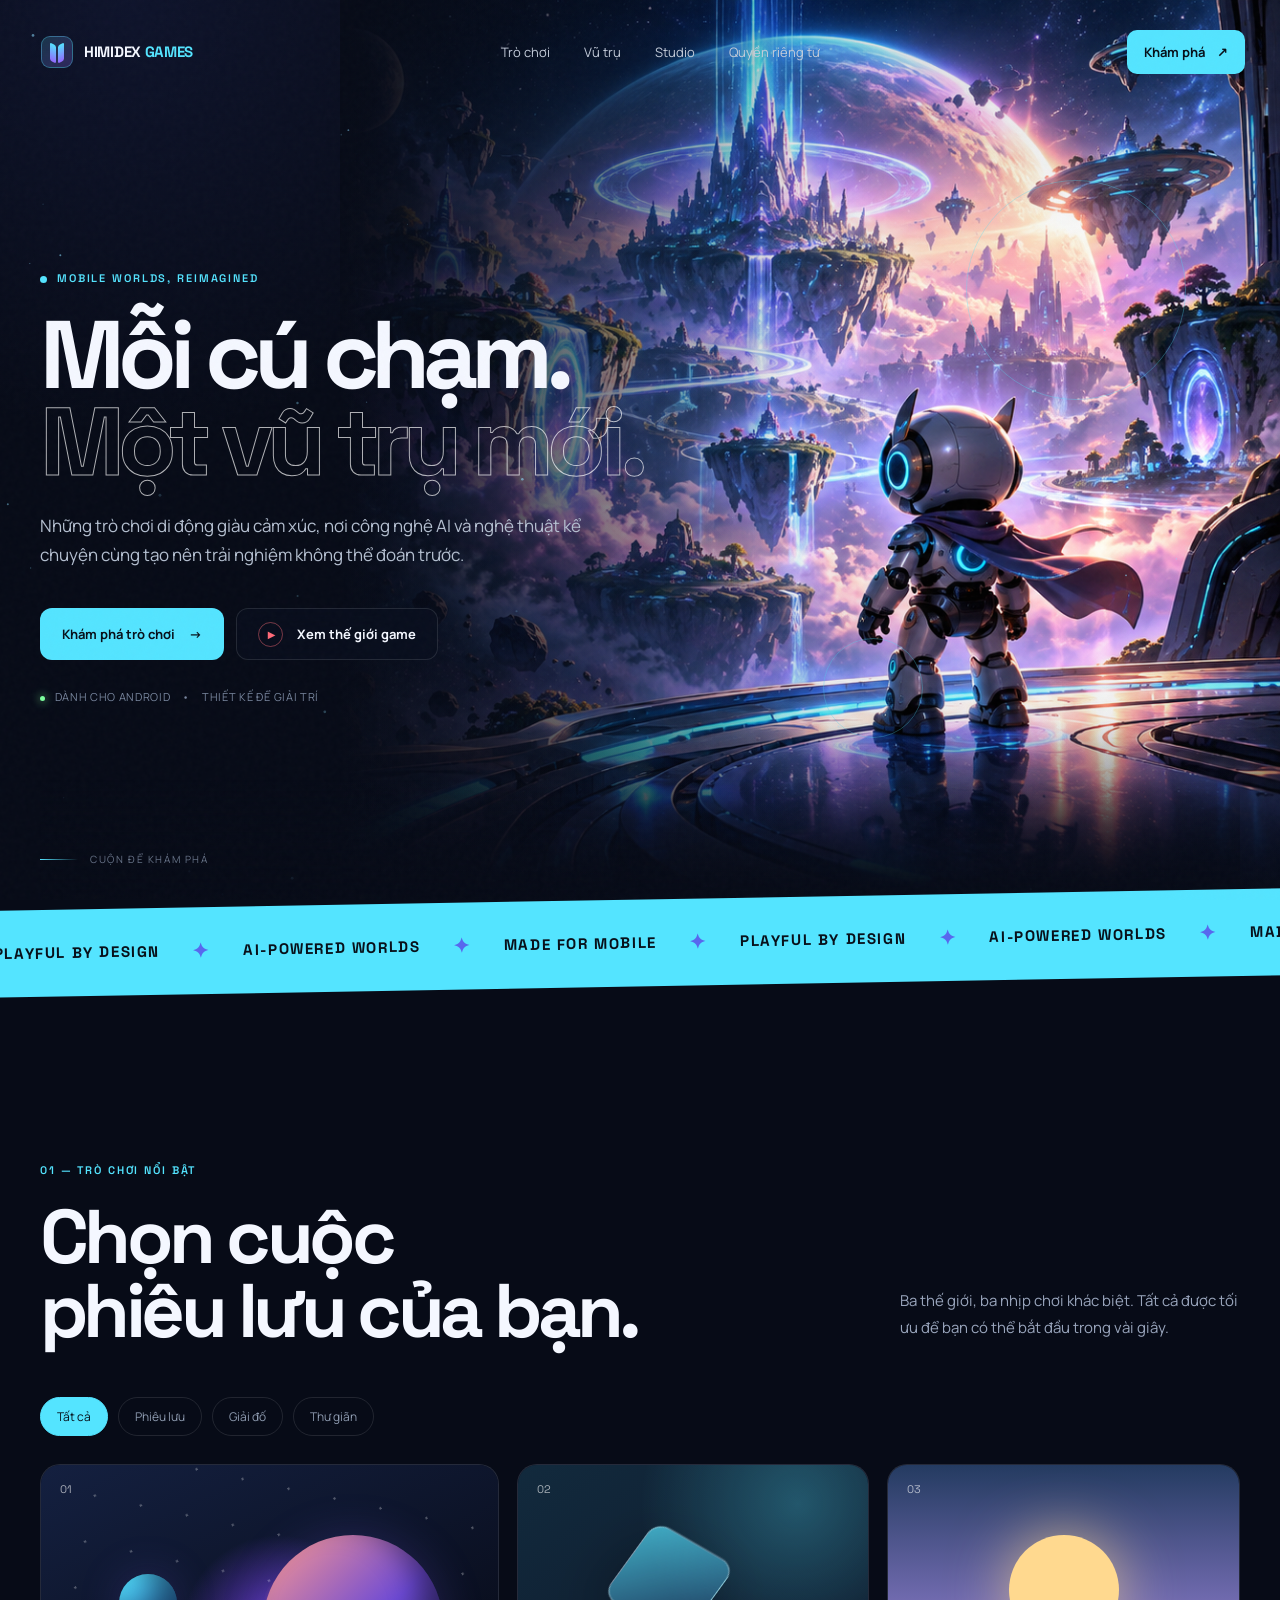
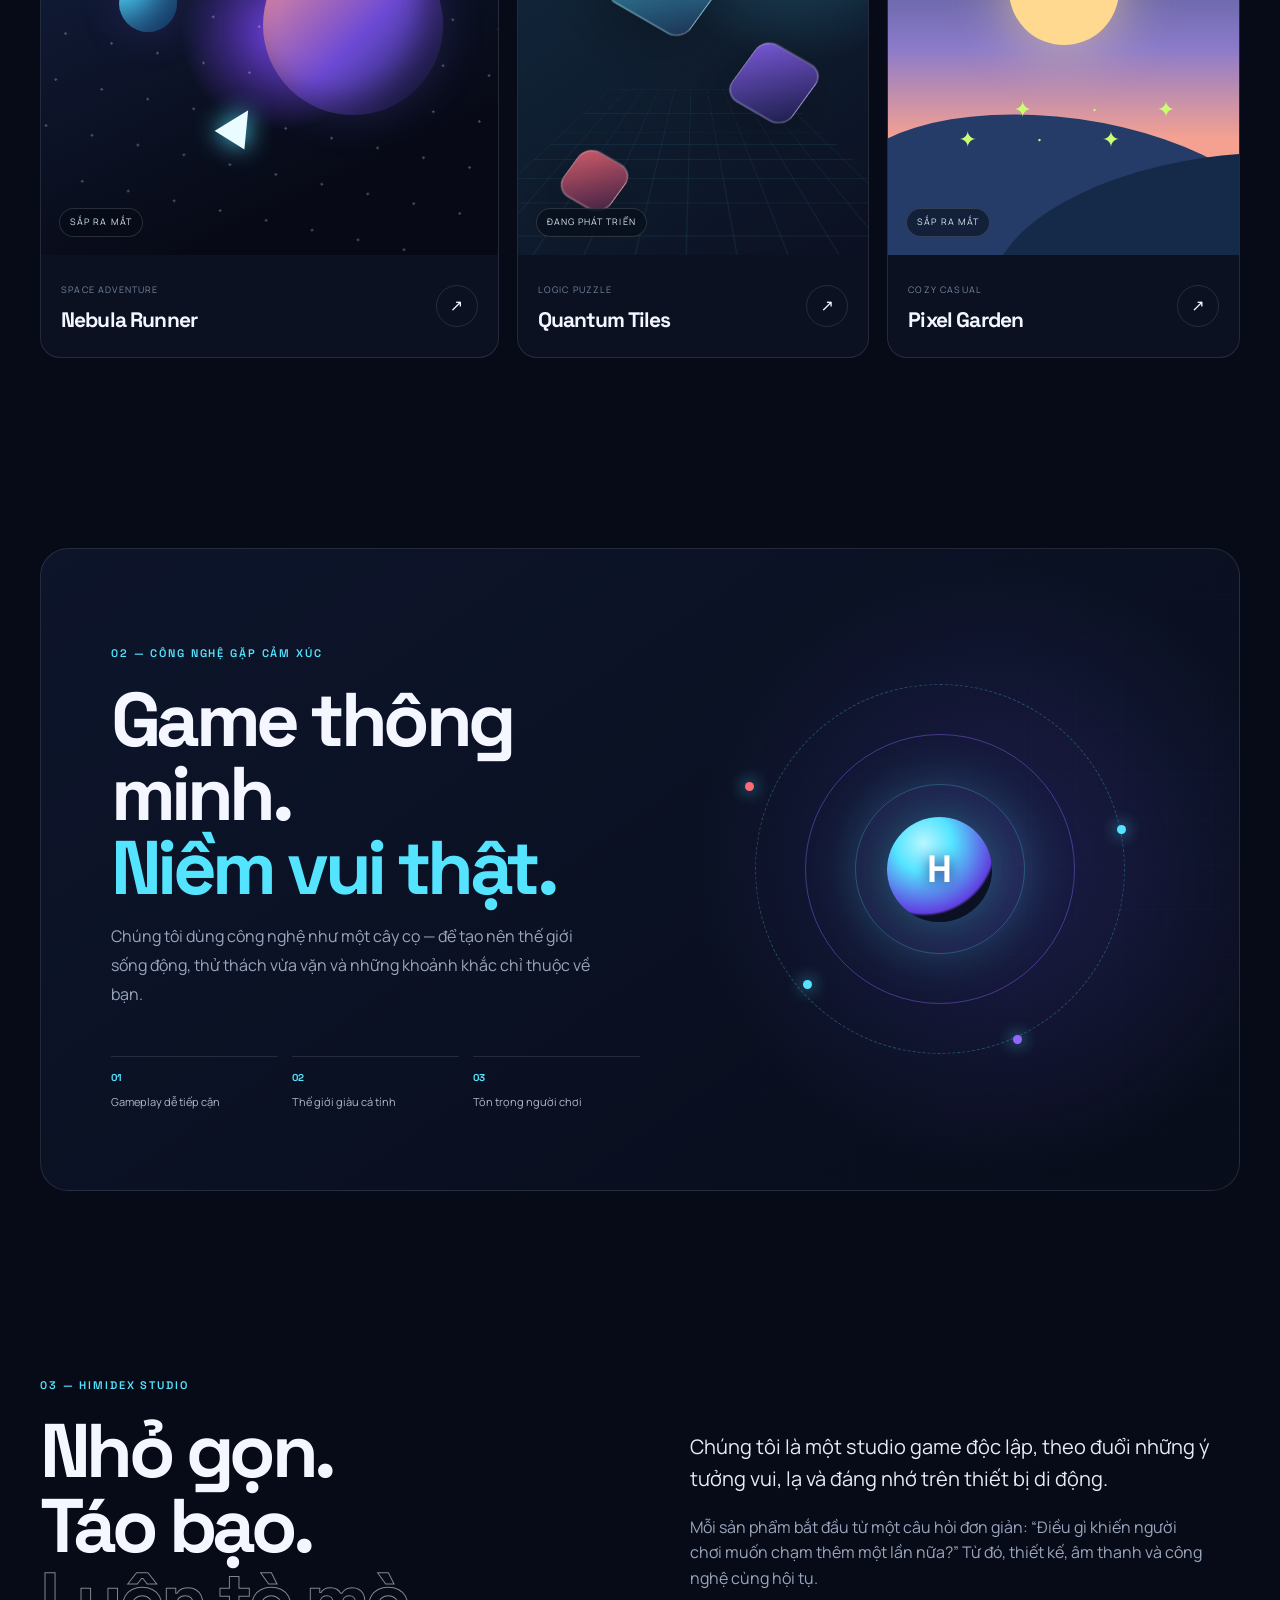
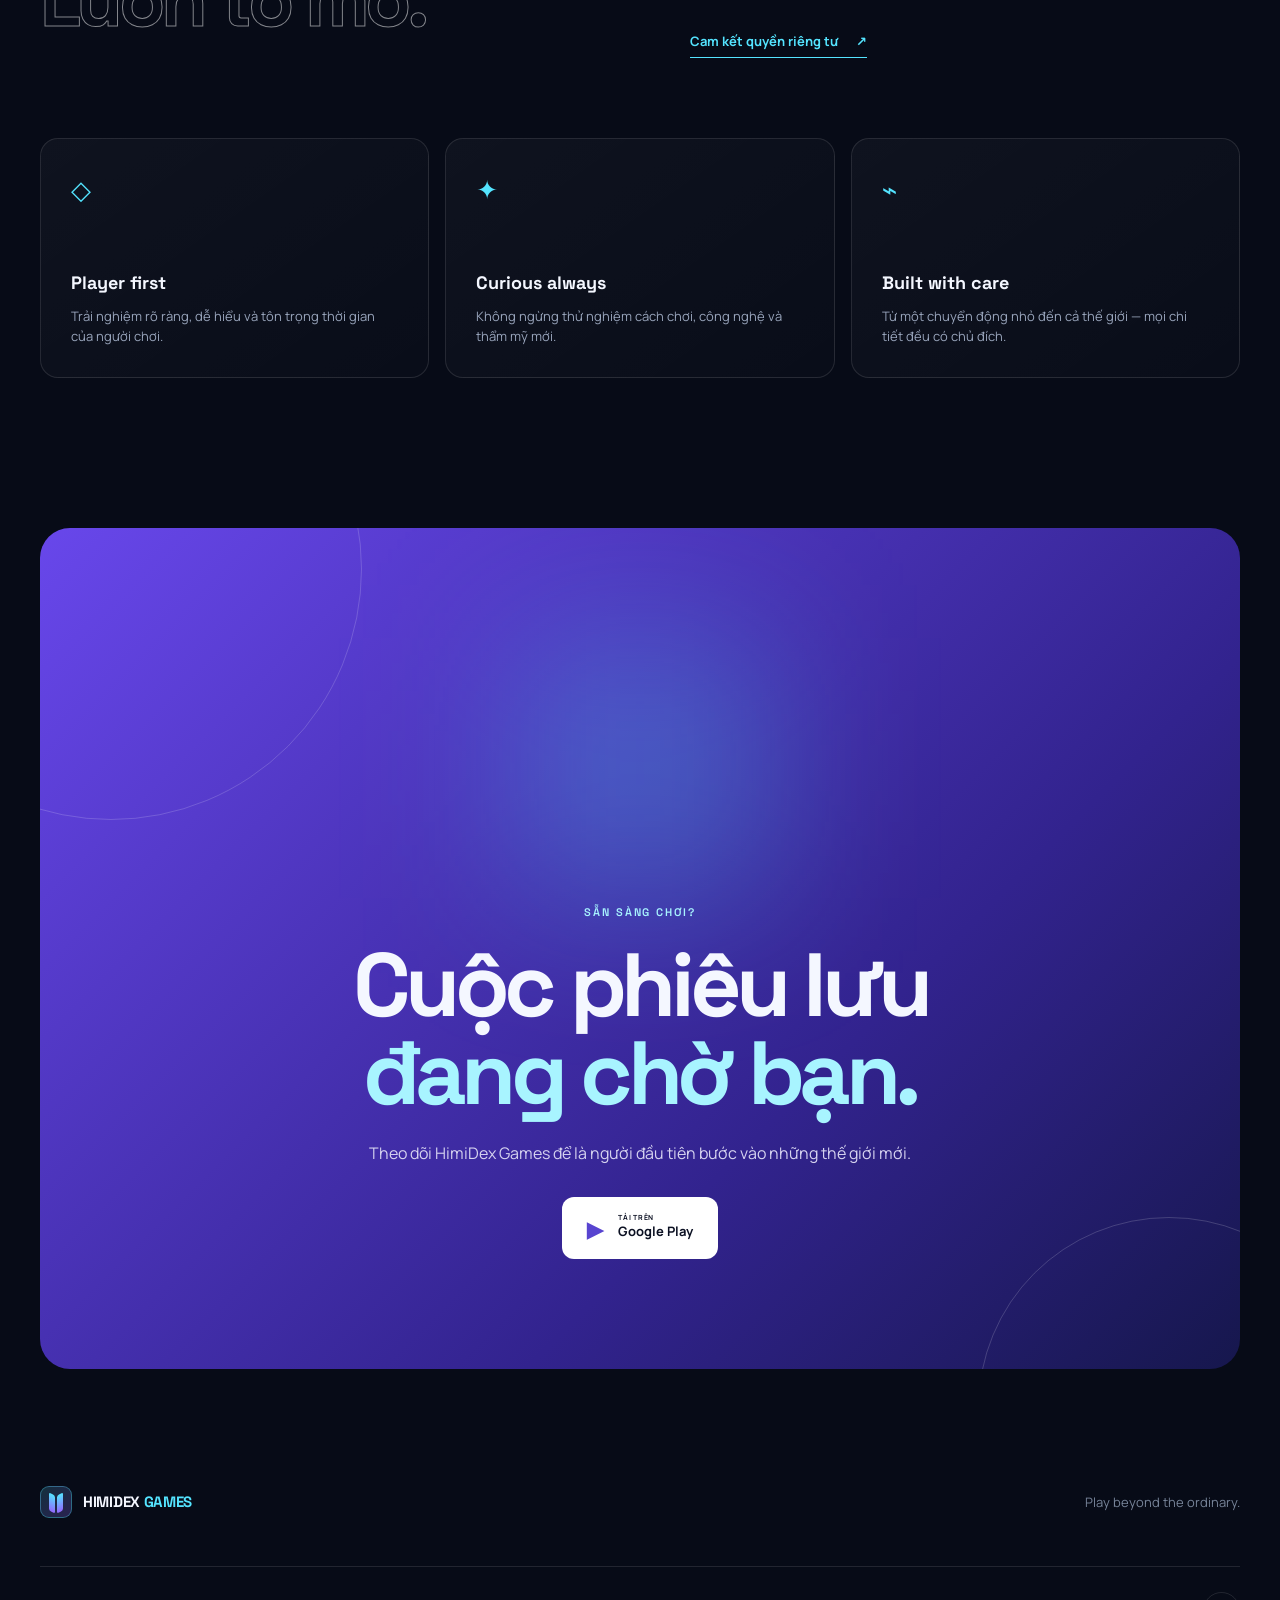
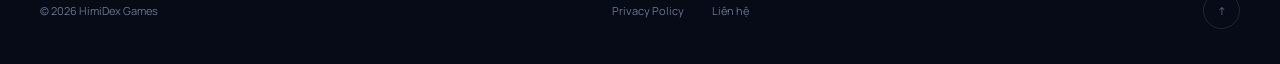
==== index.html @ 58dad8e2 "update" ====
<!doctype html>
<html lang="vi">
<head>
  <meta charset="utf-8">
  <meta name="viewport" content="width=device-width, initial-scale=1">
  <meta name="description" content="HimiDex Games — thế giới game di động được tạo nên từ công nghệ, trí tưởng tượng và niềm vui.">
  <meta name="theme-color" content="#070b17">
  <title>HimiDex Games — Chơi khác biệt</title>
  <link rel="icon" href="assets/favicon.svg" type="image/svg+xml">
  <link rel="preload" href="assets/hero-game.png" as="image" type="image/png">
  <link rel="stylesheet" href="assets/styles.css">
</head>
<body>
  <div class="noise" aria-hidden="true"></div>
  <canvas id="particles" aria-hidden="true"></canvas>

  <header class="site-header" id="top">
    <a class="brand" href="#top" aria-label="HimiDex Games - Trang chủ">
      <span class="brand-mark" aria-hidden="true"><i></i><i></i></span>
      <span>HIMIDEX <b>GAMES</b></span>
    </a>
    <button class="menu-toggle" type="button" aria-label="Mở menu" aria-expanded="false">
      <span></span><span></span>
    </button>
    <nav class="nav" aria-label="Điều hướng chính">
      <a href="#games">Trò chơi</a>
      <a href="#world">Vũ trụ</a>
      <a href="#studio">Studio</a>
      <a href="privacy.html">Quyền riêng tư</a>
    </nav>
    <a class="header-cta" href="#games">Khám phá <span>↗</span></a>
  </header>

  <main>
    <section class="hero section-shell" aria-labelledby="hero-title">
      <div class="hero-art" aria-hidden="true">
        <div class="hero-orb orb-one"></div>
        <div class="hero-orb orb-two"></div>
      </div>
      <div class="hero-copy reveal">
        <div class="eyebrow"><span class="pulse"></span> Mobile worlds, reimagined</div>
        <h1 id="hero-title">Mỗi cú chạm.<br><span>Một vũ trụ mới.</span></h1>
        <p>Những trò chơi di động giàu cảm xúc, nơi công nghệ AI và nghệ thuật kể chuyện cùng tạo nên trải nghiệm không thể đoán trước.</p>
        <div class="hero-actions">
          <a class="btn btn-primary" href="#games">Khám phá trò chơi <span>→</span></a>
          <button class="btn btn-ghost" id="watch-demo" type="button"><span class="play">▶</span> Xem thế giới game</button>
        </div>
        <div class="hero-meta" aria-label="Thông tin nền tảng">
          <span><i class="status-dot"></i> Dành cho Android</span>
          <span>•</span>
          <span>Thiết kế để giải trí</span>
        </div>
      </div>

      <div class="scroll-hint" aria-hidden="true"><span></span> Cuộn để khám phá</div>
    </section>

    <section class="marquee" aria-label="Giá trị của HimiDex">
      <div class="marquee-track">
        <span>PLAYFUL BY DESIGN</span><b>✦</b><span>AI-POWERED WORLDS</span><b>✦</b><span>MADE FOR MOBILE</span><b>✦</b>
        <span>PLAYFUL BY DESIGN</span><b>✦</b><span>AI-POWERED WORLDS</span><b>✦</b><span>MADE FOR MOBILE</span><b>✦</b>
      </div>
    </section>

    <section class="games section-shell" id="games" aria-labelledby="games-title">
      <div class="section-heading reveal">
        <div>
          <span class="kicker">01 — Trò chơi nổi bật</span>
          <h2 id="games-title">Chọn cuộc<br>phiêu lưu của bạn.</h2>
        </div>
        <p>Ba thế giới, ba nhịp chơi khác biệt. Tất cả được tối ưu để bạn có thể bắt đầu trong vài giây.</p>
      </div>

      <div class="filters reveal" role="group" aria-label="Lọc trò chơi">
        <button class="filter active" data-filter="all" type="button">Tất cả</button>
        <button class="filter" data-filter="adventure" type="button">Phiêu lưu</button>
        <button class="filter" data-filter="puzzle" type="button">Giải đố</button>
        <button class="filter" data-filter="casual" type="button">Thư giãn</button>
      </div>

      <div class="game-grid">
        <article class="game-card game-card-main reveal" data-category="adventure" tabindex="0">
          <div class="game-visual visual-nebula">
            <span class="game-number">01</span>
            <div class="planet planet-a"></div><div class="planet planet-b"></div>
            <div class="ship">▲</div>
            <div class="coming">Sắp ra mắt</div>
          </div>
          <div class="game-info">
            <div><span>SPACE ADVENTURE</span><h3>Nebula Runner</h3></div>
            <button class="round-arrow" type="button" aria-label="Xem Nebula Runner">↗</button>
          </div>
        </article>

        <article class="game-card reveal" data-category="puzzle" tabindex="0">
          <div class="game-visual visual-puzzle">
            <span class="game-number">02</span>
            <div class="cube c1"></div><div class="cube c2"></div><div class="cube c3"></div>
            <div class="coming">Đang phát triển</div>
          </div>
          <div class="game-info">
            <div><span>LOGIC PUZZLE</span><h3>Quantum Tiles</h3></div>
            <button class="round-arrow" type="button" aria-label="Xem Quantum Tiles">↗</button>
          </div>
        </article>

        <article class="game-card reveal" data-category="casual" tabindex="0">
          <div class="game-visual visual-garden">
            <span class="game-number">03</span>
            <div class="sun"></div><div class="hill h1"></div><div class="hill h2"></div>
            <div class="coming">Sắp ra mắt</div>
          </div>
          <div class="game-info">
            <div><span>COZY CASUAL</span><h3>Pixel Garden</h3></div>
            <button class="round-arrow" type="button" aria-label="Xem Pixel Garden">↗</button>
          </div>
        </article>
      </div>
    </section>

    <section class="world section-shell" id="world" aria-labelledby="world-title">
      <div class="world-panel reveal">
        <div class="world-copy">
          <span class="kicker">02 — Công nghệ gặp cảm xúc</span>
          <h2 id="world-title">Game thông minh.<br><em>Niềm vui thật.</em></h2>
          <p>Chúng tôi dùng công nghệ như một cây cọ — để tạo nên thế giới sống động, thử thách vừa vặn và những khoảnh khắc chỉ thuộc về bạn.</p>
          <div class="world-points">
            <div><strong>01</strong><span>Gameplay dễ tiếp cận</span></div>
            <div><strong>02</strong><span>Thế giới giàu cá tính</span></div>
            <div><strong>03</strong><span>Tôn trọng người chơi</span></div>
          </div>
        </div>
        <div class="ai-core" aria-hidden="true">
          <div class="core-ring ring-a"></div><div class="core-ring ring-b"></div><div class="core-ring ring-c"></div>
          <div class="core-center"><span>H</span></div>
          <span class="node n1"></span><span class="node n2"></span><span class="node n3"></span><span class="node n4"></span>
        </div>
      </div>
    </section>

    <section class="studio section-shell" id="studio" aria-labelledby="studio-title">
      <div class="studio-grid">
        <div class="studio-heading reveal">
          <span class="kicker">03 — HimiDex Studio</span>
          <h2 id="studio-title">Nhỏ gọn.<br>Táo bạo.<br><span>Luôn tò mò.</span></h2>
        </div>
        <div class="studio-copy reveal">
          <p class="lead">Chúng tôi là một studio game độc lập, theo đuổi những ý tưởng vui, lạ và đáng nhớ trên thiết bị di động.</p>
          <p>Mỗi sản phẩm bắt đầu từ một câu hỏi đơn giản: “Điều gì khiến người chơi muốn chạm thêm một lần nữa?” Từ đó, thiết kế, âm thanh và công nghệ cùng hội tụ.</p>
          <a class="text-link" href="privacy.html">Cam kết quyền riêng tư <span>↗</span></a>
        </div>
      </div>
      <div class="values-grid">
        <div class="value-card reveal"><span class="value-icon">◇</span><h3>Player first</h3><p>Trải nghiệm rõ ràng, dễ hiểu và tôn trọng thời gian của người chơi.</p></div>
        <div class="value-card reveal"><span class="value-icon">✦</span><h3>Curious always</h3><p>Không ngừng thử nghiệm cách chơi, công nghệ và thẩm mỹ mới.</p></div>
        <div class="value-card reveal"><span class="value-icon">⌁</span><h3>Built with care</h3><p>Từ một chuyển động nhỏ đến cả thế giới — mọi chi tiết đều có chủ đích.</p></div>
      </div>
    </section>

    <section class="cta-section section-shell reveal">
      <div class="cta-glow"></div>
      <span class="kicker">Sẵn sàng chơi?</span>
      <h2>Cuộc phiêu lưu<br><span>đang chờ bạn.</span></h2>
      <p>Theo dõi HimiDex Games để là người đầu tiên bước vào những thế giới mới.</p>
      <a class="btn btn-light" href="https://play.google.com/store/apps" target="_blank" rel="noopener noreferrer">
        <span class="play-store-mark">▶</span><span><small>TẢI TRÊN</small>Google Play</span>
      </a>
    </section>
  </main>

  <footer class="site-footer section-shell">
    <div class="footer-top">
      <a class="brand" href="#top"><span class="brand-mark" aria-hidden="true"><i></i><i></i></span><span>HIMIDEX <b>GAMES</b></span></a>
      <p>Play beyond the ordinary.</p>
    </div>
    <div class="footer-bottom">
      <span>© <span id="year"></span> HimiDex Games</span>
      <div><a href="privacy.html">Privacy Policy</a><a href="mailto:privacy@himidex.games">Liên hệ</a></div>
      <button class="to-top" type="button" aria-label="Lên đầu trang">↑</button>
    </div>
  </footer>

  <div class="modal" id="demo-modal" role="dialog" aria-modal="true" aria-labelledby="modal-title" hidden>
    <div class="modal-backdrop" data-close></div>
    <div class="modal-card">
      <button class="modal-close" type="button" data-close aria-label="Đóng">×</button>
      <div class="modal-visual"><span>H</span><i></i><i></i><i></i></div>
      <span class="kicker">HimiDex Universe</span>
      <h2 id="modal-title">Thế giới đang được kiến tạo.</h2>
      <p>Những chuyến phiêu lưu đầu tiên sẽ sớm xuất hiện trên Google Play. Hẹn gặp bạn ở cánh cổng tiếp theo.</p>
      <button class="btn btn-primary" type="button" data-close>Đã hiểu</button>
    </div>
  </div>
  <script src="assets/app.js" defer></script>
</body>
</html>
---- assets/styles.css ----
@import url('https://fonts.googleapis.com/css2?family=Manrope:wght@400;500;600;700;800&family=Space+Grotesk:wght@500;600;700&display=swap');

:root {
  --bg: #070b17;
  --bg-soft: #0c1224;
  --surface: rgba(18, 26, 48, .72);
  --line: rgba(255, 255, 255, .11);
  --text: #f4f7ff;
  --muted: #99a5bc;
  --cyan: #54e4ff;
  --purple: #9367ff;
  --coral: #ff6a78;
  --lime: #c9ff72;
  --display: 'Space Grotesk', 'Arial Black', sans-serif;
  --body: 'Manrope', system-ui, -apple-system, BlinkMacSystemFont, 'Segoe UI', sans-serif;
}

* { box-sizing: border-box; }
html { scroll-behavior: smooth; }
body { margin: 0; color: var(--text); background: var(--bg); font-family: var(--body); line-height: 1.6; overflow-x: hidden; }
body::before { content: ''; position: fixed; inset: 0; z-index: -3; background: radial-gradient(circle at 10% 0%, rgba(68, 82, 190, .12), transparent 30%), radial-gradient(circle at 90% 80%, rgba(84, 228, 255, .07), transparent 35%), var(--bg); }
a { color: inherit; text-decoration: none; }
button { color: inherit; font: inherit; }
img { max-width: 100%; display: block; }
::selection { color: #07101a; background: var(--cyan); }

.noise { position: fixed; inset: 0; opacity: .035; z-index: 30; pointer-events: none; background-image: url("data:image/svg+xml,%3Csvg viewBox='0 0 180 180' xmlns='http://www.w3.org/2000/svg'%3E%3Cfilter id='n'%3E%3CfeTurbulence type='fractalNoise' baseFrequency='.9' numOctaves='3' stitchTiles='stitch'/%3E%3C/filter%3E%3Crect width='100%25' height='100%25' filter='url(%23n)' opacity='.65'/%3E%3C/svg%3E"); }
#particles { position: fixed; inset: 0; width: 100%; height: 100%; z-index: -1; pointer-events: none; }
.section-shell { width: min(1200px, calc(100% - 48px)); margin-inline: auto; }

.site-header { position: fixed; top: 18px; left: 50%; transform: translateX(-50%); z-index: 25; width: min(1240px, calc(100% - 32px)); height: 68px; padding: 0 14px 0 20px; border: 1px solid transparent; display: flex; align-items: center; justify-content: space-between; border-radius: 18px; transition: .35s ease; }
.site-header.scrolled, .site-header.compact { border-color: var(--line); background: rgba(7, 11, 23, .78); backdrop-filter: blur(18px); box-shadow: 0 10px 35px rgba(0,0,0,.22); }
.brand { display: flex; align-items: center; gap: 11px; font-family: var(--display); font-size: 15px; font-weight: 700; letter-spacing: -.02em; white-space: nowrap; }
.brand b { color: var(--cyan); font-weight: 700; }
.brand-mark { position: relative; width: 32px; height: 32px; display: inline-block; border-radius: 9px; background: linear-gradient(135deg, rgba(84,228,255,.17), rgba(147,103,255,.25)); border: 1px solid rgba(84,228,255,.35); overflow: hidden; }
.brand-mark i { position: absolute; top: 7px; width: 6px; height: 18px; background: linear-gradient(var(--cyan), var(--purple)); border-radius: 2px; }
.brand-mark i:first-child { left: 8px; transform: skewY(28deg); }
.brand-mark i:last-child { right: 8px; transform: skewY(-28deg); }
.nav { display: flex; align-items: center; gap: 34px; }
.nav a { font-size: 13px; color: #c4ccda; transition: color .2s; }
.nav a:hover { color: #fff; }
.header-cta { display: inline-flex; align-items: center; gap: 12px; font-size: 13px; font-weight: 700; padding: 12px 17px; color: #07101a; background: var(--cyan); border-radius: 10px; transition: transform .2s, box-shadow .2s; }
.header-cta:hover { transform: translateY(-2px); box-shadow: 0 10px 28px rgba(84, 228, 255, .26); }
.menu-toggle { display: none; background: none; border: 0; padding: 10px; }
.menu-toggle span { display: block; width: 24px; height: 1px; margin: 6px 0; background: #fff; transition: .25s; }

.hero { position: relative; min-height: 820px; height: 100svh; max-height: 960px; display: flex; align-items: center; }
.hero::after { content: ''; position: absolute; left: 0; right: 0; bottom: 0; height: 120px; background: linear-gradient(transparent, var(--bg)); pointer-events: none; }
.hero-art { position: absolute; top: 0; left: 25%; right: calc((1200px - 100vw) / 2); height: 100%; z-index: -2; background: linear-gradient(90deg, var(--bg) 0%, rgba(7,11,23,.77) 12%, transparent 48%), linear-gradient(0deg, var(--bg) 0%, transparent 20%), url('hero-game.png') center right / cover no-repeat; }
.hero-art::after { content: ''; position: absolute; inset: 0; background: radial-gradient(circle at 74% 49%, transparent 20%, rgba(7,11,23,.14) 55%, rgba(7,11,23,.4)); }
.hero-orb { position: absolute; width: 220px; height: 220px; border: 1px solid rgba(84,228,255,.3); border-radius: 50%; filter: blur(.2px); animation: float 7s ease-in-out infinite; }
.orb-one { right: 10%; top: 20%; }
.orb-two { width: 100px; height: 100px; right: 38%; bottom: 18%; animation-delay: -3s; }
.hero-copy { width: min(620px, 54%); padding-top: 76px; }
.eyebrow, .kicker { font-family: var(--display); font-size: 11px; font-weight: 600; letter-spacing: .17em; text-transform: uppercase; color: var(--cyan); }
.eyebrow { display: flex; align-items: center; gap: 10px; }
.pulse { width: 7px; height: 7px; border-radius: 50%; background: var(--cyan); box-shadow: 0 0 0 0 rgba(84,228,255,.5); animation: pulse 2s infinite; }
.hero h1 { margin: 24px 0 24px; font-family: var(--display); font-size: clamp(58px, 7.5vw, 108px); line-height: .91; letter-spacing: -.075em; }
.hero h1 span { color: transparent; -webkit-text-stroke: 1px rgba(255,255,255,.68); }
.hero-copy > p { max-width: 550px; margin: 0; font-size: 17px; line-height: 1.75; color: #b4bfd0; }
.hero-actions { display: flex; gap: 12px; margin-top: 38px; }
.btn { border: 1px solid transparent; border-radius: 12px; min-height: 52px; padding: 0 21px; display: inline-flex; align-items: center; justify-content: center; gap: 14px; cursor: pointer; font-weight: 700; font-size: 13px; transition: .25s ease; }
.btn-primary { color: #07101a; background: var(--cyan); }
.btn-primary:hover { transform: translateY(-3px); box-shadow: 0 14px 35px rgba(84,228,255,.24); }
.btn-ghost { background: rgba(10,16,32,.65); border-color: var(--line); backdrop-filter: blur(10px); }
.btn-ghost:hover { background: rgba(255,255,255,.08); border-color: rgba(255,255,255,.25); }
.play { color: var(--coral); font-size: 10px; width: 25px; height: 25px; display: grid; place-items: center; border: 1px solid rgba(255,106,120,.45); border-radius: 50%; padding-left: 2px; }
.hero-meta { display: flex; align-items: center; gap: 12px; margin-top: 28px; color: #78869e; font-size: 11px; letter-spacing: .06em; text-transform: uppercase; }
.status-dot { display: inline-block; width: 5px; height: 5px; margin-right: 7px; border-radius: 50%; background: #7dff9d; box-shadow: 0 0 10px #7dff9d; }
.scroll-hint { position: absolute; z-index: 2; bottom: 33px; left: 0; display: flex; align-items: center; gap: 12px; color: #69758a; font-size: 10px; letter-spacing: .16em; text-transform: uppercase; }
.scroll-hint span { width: 38px; height: 1px; background: linear-gradient(90deg, var(--cyan), transparent); animation: expand 2s ease-in-out infinite; transform-origin: left; }

.marquee { overflow: hidden; padding: 27px 0; background: var(--cyan); color: #08101a; transform: rotate(-1deg) scale(1.01); }
.marquee-track { display: flex; width: max-content; align-items: center; gap: 32px; animation: marquee 24s linear infinite; font-family: var(--display); font-size: 15px; font-weight: 800; letter-spacing: .1em; }
.marquee-track b { font-size: 20px; color: #5868ee; }

.games { padding-top: 170px; padding-bottom: 150px; }
.section-heading { display: grid; grid-template-columns: 1fr 340px; gap: 100px; align-items: end; }
.section-heading h2, .world h2, .studio h2, .cta-section h2 { margin: 18px 0 0; font-family: var(--display); font-size: clamp(46px, 6vw, 76px); line-height: .98; letter-spacing: -.06em; }
.section-heading > p { margin: 0 0 8px; color: var(--muted); font-size: 15px; line-height: 1.8; }
.filters { display: flex; gap: 10px; margin: 48px 0 28px; }
.filter { padding: 9px 16px; border: 1px solid var(--line); border-radius: 99px; color: #8e9bb0; background: transparent; cursor: pointer; font-size: 12px; transition: .2s; }
.filter:hover, .filter.active { color: #07101a; background: var(--cyan); border-color: var(--cyan); }
.game-grid { display: grid; grid-template-columns: 1.3fr 1fr 1fr; gap: 18px; }
.game-card { min-width: 0; border: 1px solid var(--line); border-radius: 20px; overflow: hidden; background: rgba(14,20,39,.7); transition: opacity .35s, transform .35s, border-color .3s; transform-style: preserve-3d; }
.game-card:hover { border-color: rgba(84,228,255,.45); }
.game-card.filtered-out { display: none; }
.game-visual { position: relative; height: 390px; overflow: hidden; }
.game-number { position: absolute; left: 19px; top: 16px; z-index: 4; color: rgba(255,255,255,.62); font-family: var(--display); font-size: 11px; }
.coming { position: absolute; left: 18px; bottom: 18px; z-index: 5; padding: 6px 10px; color: #dce6f5; background: rgba(7,11,23,.56); border: 1px solid rgba(255,255,255,.14); border-radius: 30px; backdrop-filter: blur(8px); font-size: 9px; text-transform: uppercase; letter-spacing: .12em; }
.visual-nebula { background: radial-gradient(circle at 55% 35%, rgba(255,106,120,.75), transparent 8%), radial-gradient(circle at 52% 43%, rgba(128,69,255,.8), transparent 30%), linear-gradient(155deg, #142040, #070a16 75%); }
.visual-nebula::before { content: ''; position: absolute; inset: 0; background-image: radial-gradient(circle, #fff 0 1px, transparent 1.4px); background-size: 47px 47px; opacity: .28; transform: rotate(12deg); }
.planet { position: absolute; border-radius: 50%; box-shadow: inset -20px -15px 30px rgba(0,0,0,.45), 0 0 45px rgba(124,101,255,.2); }
.planet-a { width: 180px; height: 180px; right: 12%; top: 18%; background: linear-gradient(135deg, #ff9a8e, #6d4ad5 55%, #182454); }
.planet-b { width: 58px; height: 58px; left: 17%; top: 28%; background: linear-gradient(135deg, #54e4ff, #225ab3); }
.ship { position: absolute; left: 40%; bottom: 25%; color: #eafcff; font-size: 46px; transform: rotate(32deg); text-shadow: 0 0 25px var(--cyan); animation: ship 3.5s ease-in-out infinite; }
.visual-puzzle { background: radial-gradient(circle at 80% 10%, rgba(84,228,255,.28), transparent 35%), linear-gradient(145deg, #122a3d, #0b1022); perspective: 500px; }
.visual-puzzle::after { content:''; position:absolute; inset:0; background: linear-gradient(rgba(84,228,255,.07) 1px, transparent 1px), linear-gradient(90deg, rgba(84,228,255,.07) 1px, transparent 1px); background-size: 34px 34px; transform: perspective(400px) rotateX(55deg) scale(1.5); transform-origin: bottom; }
.cube { position: absolute; z-index: 2; width: 92px; height: 92px; transform: rotate(30deg) skew(-6deg); border: 1px solid rgba(255,255,255,.4); border-radius: 16px; backdrop-filter: blur(3px); box-shadow: 0 20px 60px rgba(0,0,0,.3); }
.c1 { left: 30%; top: 18%; background: linear-gradient(135deg, rgba(84,228,255,.7), rgba(38,69,120,.5)); animation: float 5s ease-in-out infinite; }
.c2 { right: 17%; top: 47%; width: 70px; height: 70px; background: linear-gradient(135deg, rgba(147,103,255,.8), rgba(38,31,102,.5)); animation: float 6s ease-in-out -2s infinite; }
.c3 { left: 14%; bottom: 12%; width: 55px; height: 55px; background: linear-gradient(135deg, rgba(255,106,120,.8), rgba(109,38,89,.5)); animation: float 4s ease-in-out -1s infinite; }
.visual-garden { background: linear-gradient(#243b61 0%, #8b7bca 47%, #f4a191 70%); }
.sun { position:absolute; width:110px; height:110px; left:50%; top:18%; border-radius:50%; transform:translateX(-50%); background:#ffd98f; box-shadow:0 0 60px rgba(255,217,143,.7); }
.hill { position: absolute; width: 130%; height: 55%; left: -15%; bottom: -20%; border-radius: 50% 50% 0 0; }
.h1 { background: #263c68; transform: rotate(8deg); }
.h2 { background: #152949; transform: translate(34%, 18%) rotate(-8deg); }
.visual-garden::after { content: '✦  ·  ✦'; position: absolute; z-index:3; bottom: 25%; left: 20%; color: var(--lime); font-size: 22px; letter-spacing: 28px; text-shadow: 55px -30px 0 #c9ff72; }
.game-info { padding: 20px; display: flex; align-items: center; justify-content: space-between; }
.game-info span { color: #77869d; font-size: 9px; letter-spacing: .13em; }
.game-info h3 { margin: 3px 0 0; font-family: var(--display); font-size: 21px; letter-spacing: -.04em; }
.round-arrow { width: 42px; height: 42px; border: 1px solid var(--line); border-radius: 50%; background: transparent; cursor: pointer; transition: .25s; }
.game-card:hover .round-arrow { color: #07101a; background: var(--cyan); border-color: var(--cyan); transform: rotate(45deg); }

.world { padding: 40px 0 150px; }
.world-panel { position: relative; min-height: 610px; display: grid; grid-template-columns: 1fr 1fr; overflow: hidden; border: 1px solid var(--line); border-radius: 28px; background: radial-gradient(circle at 80% 50%, rgba(91,74,210,.23), transparent 30%), linear-gradient(145deg, #0d152b, #080d1b); }
.world-panel::before { content: ''; position: absolute; inset: 0; opacity: .2; background-image: linear-gradient(rgba(255,255,255,.06) 1px, transparent 1px), linear-gradient(90deg, rgba(255,255,255,.06) 1px, transparent 1px); background-size: 45px 45px; mask-image: linear-gradient(90deg, transparent 35%, #000); }
.world-copy { position: relative; z-index: 2; padding: 90px 0 80px 70px; }
.world h2 em { color: var(--cyan); font-style: normal; }
.world-copy > p { max-width: 480px; color: var(--muted); line-height: 1.8; }
.world-points { margin-top: 48px; display: grid; grid-template-columns: repeat(3, 1fr); gap: 14px; }
.world-points div { border-top: 1px solid var(--line); padding-top: 13px; }
.world-points strong { display: block; color: var(--cyan); font-family: var(--display); font-size: 10px; }
.world-points span { display: block; margin-top: 8px; color: #aeb8c8; font-size: 11px; line-height: 1.4; }
.ai-core { position: relative; min-height: 600px; display: grid; place-items: center; }
.core-ring { position: absolute; border: 1px solid rgba(84,228,255,.28); border-radius: 50%; animation: spin 16s linear infinite; }
.ring-a { width: 370px; height: 370px; border-style: dashed; }
.ring-b { width: 270px; height: 270px; border-color: rgba(147,103,255,.42); animation-direction: reverse; animation-duration: 11s; }
.ring-c { width: 170px; height: 170px; box-shadow: 0 0 65px rgba(84,228,255,.16), inset 0 0 35px rgba(147,103,255,.13); }
.core-center { position: relative; z-index: 2; width: 105px; height: 105px; display: grid; place-items: center; border-radius: 50%; background: radial-gradient(circle at 35% 25%, #b9f6ff, #54e4ff 28%, #603fe0 67%, #0b1022 70%); box-shadow: 0 0 60px rgba(84,228,255,.45); animation: core 4s ease-in-out infinite; }
.core-center span { color: #fff; font-family: var(--display); font-weight: 800; font-size: 38px; text-shadow: 0 2px 14px #352487; }
.node { position: absolute; width: 9px; height: 9px; border-radius: 50%; background: var(--cyan); box-shadow: 0 0 16px var(--cyan); }
.n1 { transform: translate(182px, -40px); }.n2 { transform: translate(-132px, 115px); }.n3 { transform: translate(-190px, -83px); background:var(--coral); }.n4 { transform: translate(78px, 170px); background:var(--purple); }

.studio { padding: 30px 0 150px; }
.studio-grid { display: grid; grid-template-columns: 1fr 1fr; gap: 100px; }
.studio h2 span { color: transparent; -webkit-text-stroke: 1px rgba(255,255,255,.5); }
.studio-copy { padding-top: 40px; }
.studio-copy p { color: var(--muted); max-width: 520px; }
.studio-copy .lead { color: #e5eaf3; font-size: 20px; line-height: 1.6; }
.text-link { display: inline-flex; gap: 18px; align-items: center; margin-top: 24px; padding-bottom: 5px; border-bottom: 1px solid var(--cyan); color: var(--cyan); font-size: 13px; font-weight: 700; }
.values-grid { display: grid; grid-template-columns: repeat(3, 1fr); gap: 16px; margin-top: 80px; }
.value-card { min-height: 230px; padding: 30px; border: 1px solid var(--line); border-radius: 18px; background: linear-gradient(145deg, rgba(255,255,255,.035), rgba(255,255,255,.012)); transition: .3s; }
.value-card:hover { transform: translateY(-7px); border-color: rgba(84,228,255,.35); background: rgba(84,228,255,.04); }
.value-icon { display: block; color: var(--cyan); font-size: 26px; }
.value-card h3 { margin: 58px 0 8px; font-family: var(--display); font-size: 18px; }
.value-card p { margin: 0; color: var(--muted); font-size: 13px; }

.cta-section { position: relative; overflow: hidden; margin-bottom: 80px; padding: 110px 40px; border-radius: 30px; text-align: center; background: linear-gradient(135deg, #6847eb, #32238e 65%, #16174d); }
.cta-section::before, .cta-section::after { content: ''; position:absolute; border:1px solid rgba(255,255,255,.17); border-radius:50%; }
.cta-section::before { width:500px; height:500px; left:-180px; top:-210px; }.cta-section::after { width:380px; height:380px; right:-120px; bottom:-230px; }
.cta-glow { position: absolute; width: 260px; height: 260px; top: 20%; left: 50%; transform: translateX(-50%); background: rgba(84,228,255,.25); filter: blur(80px); }
.cta-section > * { position: relative; z-index: 2; }
.cta-section .kicker { color: #a8f4ff; }
.cta-section h2 { font-size: clamp(50px, 7vw, 90px); }
.cta-section h2 span { color: #a8f4ff; }
.cta-section p { margin: 24px auto 30px; color: #d5d2ef; max-width: 560px; }
.btn-light { min-height: 62px; padding: 0 24px; color: #0b1022; background: #fff; text-align: left; }
.btn-light:hover { transform: translateY(-3px); box-shadow: 0 15px 35px rgba(0,0,0,.2); }
.btn-light small { display: block; font-size: 7px; line-height: 1; letter-spacing: .1em; }
.play-store-mark { font-size: 23px; color: #5844d0; }

.site-footer { padding: 30px 0 35px; }
.footer-top { display: flex; align-items: center; justify-content: space-between; padding-bottom: 40px; border-bottom: 1px solid var(--line); }
.footer-top p { color: #778499; font-size: 13px; }
.footer-bottom { display: flex; align-items: center; justify-content: space-between; padding-top: 25px; color: #69768c; font-size: 11px; }
.footer-bottom div { display:flex; gap:28px; }.footer-bottom a:hover { color:var(--cyan); }
.to-top { width: 37px; height: 37px; border: 1px solid var(--line); border-radius: 50%; background: transparent; cursor:pointer; transition:.2s; }
.to-top:hover { color:#07101a; background:var(--cyan); }

.modal[hidden] { display: none; }
.modal { position: fixed; inset: 0; z-index: 50; display: grid; place-items: center; opacity: 0; transition: opacity .25s; }
.modal.open { opacity: 1; }
.modal-backdrop { position:absolute; inset:0; background:rgba(3,6,14,.82); backdrop-filter:blur(10px); }
.modal-card { position:relative; width:min(500px, calc(100% - 32px)); padding:38px; border:1px solid rgba(255,255,255,.18); border-radius:24px; background:#0d1428; transform:translateY(20px) scale(.98); transition:.25s; box-shadow:0 30px 80px rgba(0,0,0,.45); }
.modal.open .modal-card { transform:none; }
.modal-close { position:absolute; right:14px; top:10px; border:0; background:none; color:#8995a9; font-size:28px; cursor:pointer; }
.modal-card h2 { margin:12px 0; font-family:var(--display); font-size:34px; line-height:1.05; }
.modal-card p { color:var(--muted); font-size:14px; }
.modal-visual { position:relative; height:180px; margin-bottom:25px; display:grid; place-items:center; overflow:hidden; border-radius:14px; background:radial-gradient(circle, rgba(84,228,255,.24), transparent 45%), linear-gradient(145deg,#18285a,#100d2d); }
.modal-visual span { position:relative; z-index:2; width:70px; height:70px; display:grid; place-items:center; border:1px solid var(--cyan); border-radius:50%; color:var(--cyan); font-family:var(--display); font-size:29px; box-shadow:0 0 35px rgba(84,228,255,.35); }
.modal-visual i { position:absolute; width:120px; height:120px; border:1px solid rgba(255,255,255,.15); border-radius:50%; animation:spin 8s linear infinite; }.modal-visual i:nth-child(3){width:170px;height:170px;animation-direction:reverse}.modal-visual i:nth-child(4){width:220px;height:220px}

/* Privacy policy */
.privacy-page { background: radial-gradient(circle at 65% -10%, rgba(92,69,220,.18), transparent 35%), var(--bg); }
.site-header.compact { position: fixed; }
.back-link { display:flex; gap:10px; align-items:center; color:#b6c0d0; font-size:12px; }.back-link span{color:var(--cyan);font-size:18px}.back-link:hover{color:#fff}
.policy-shell { width:min(1160px, calc(100% - 48px)); margin:0 auto; padding:180px 0 110px; display:grid; grid-template-columns:220px minmax(0, 760px); justify-content:space-between; gap:80px; }
.policy-aside { position:relative; }
.policy-aside > * { position:sticky; }
.policy-badge { top:130px; display:inline-flex; align-items:center; gap:9px; padding:8px 12px; border:1px solid rgba(84,228,255,.22); border-radius:99px; color:#a7ebf5; background:rgba(84,228,255,.07); font-size:10px; text-transform:uppercase; letter-spacing:.1em; }
.policy-badge span { width:18px;height:18px;display:grid;place-items:center;border-radius:50%;color:#07101a;background:var(--cyan);font-weight:800; }
.policy-aside nav { top:190px; display:flex; flex-direction:column; margin-top:30px; }
.policy-aside nav > span { margin-bottom:13px; color:#606e84; font-size:9px; text-transform:uppercase; letter-spacing:.15em; }
.policy-aside nav a { padding:8px 0 8px 14px; border-left:1px solid var(--line); color:#738096; font-size:11px; transition:.2s; }
.policy-aside nav a:hover, .policy-aside nav a.active { border-left-color:var(--cyan); color:var(--cyan); }
.policy-hero { padding-bottom:80px; }
.policy-hero h1 { margin:20px 0 25px; font-family:var(--display); font-size:clamp(56px,8vw,92px); line-height:.93; letter-spacing:-.07em; }
.policy-hero h1 span { color:transparent; -webkit-text-stroke:1px rgba(255,255,255,.55); }
.policy-intro { max-width:680px; color:#b4bfd0; font-size:18px; line-height:1.8; }
.policy-meta { margin-top:34px; display:flex; gap:14px; font-size:11px; }.policy-meta span{color:#6f7d92}.policy-meta strong{color:#cbd4e3;font-weight:500}
.policy-section { scroll-margin-top:120px; display:grid; grid-template-columns:54px 1fr; gap:26px; padding:55px 0; border-top:1px solid var(--line); }
.section-num { color:var(--cyan); font-family:var(--display); font-size:11px; }
.policy-section h2 { margin:-8px 0 20px; font-family:var(--display); font-size:28px; letter-spacing:-.035em; }
.policy-section p { color:#9ca8ba; font-size:14px; line-height:1.85; }
.policy-section strong { color:#dfe6f1; }
.policy-section ul { margin:22px 0 0; padding:0; list-style:none; }
.policy-section li { position:relative; margin:13px 0; padding-left:24px; color:#9ca8ba; font-size:14px; line-height:1.75; }
.policy-section li::before { content:'✦'; position:absolute; left:0; top:1px; color:var(--cyan); font-size:10px; }
.policy-note { display:flex; gap:15px; margin-top:30px; padding:18px; border:1px solid rgba(84,228,255,.16); border-radius:12px; background:rgba(84,228,255,.04); }.policy-note > span{flex:0 0 auto;width:23px;height:23px;display:grid;place-items:center;border:1px solid var(--cyan);border-radius:50%;color:var(--cyan);font-size:11px}.policy-note p{margin:0;font-size:12px}
.external-links { display:flex;gap:10px;margin-top:25px;flex-wrap:wrap}.external-links a{padding:9px 13px;border:1px solid var(--line);border-radius:8px;color:#b8c4d6;font-size:11px;transition:.2s}.external-links a:hover{border-color:var(--cyan);color:var(--cyan)}
.contact-section { padding-bottom:25px; }.contact-mail{display:inline-flex;align-items:center;gap:20px;margin:10px 0;color:var(--cyan);font-family:var(--display);font-size:22px;border-bottom:1px solid rgba(84,228,255,.5)}.contact-hint{font-size:11px!important;color:#748198!important}
.owner-notice { margin-top:45px;padding:22px 24px;border:1px solid rgba(255,196,102,.28);border-radius:14px;background:rgba(255,196,102,.06)}.owner-notice strong{display:block;color:#ffd38c;font-size:12px}.owner-notice p{margin:7px 0 0;color:#a99475;font-size:11px;line-height:1.7}

.reveal { opacity:0; transform:translateY(30px); transition:opacity .8s ease, transform .8s cubic-bezier(.2,.75,.25,1); }
.reveal.visible { opacity:1; transform:none; }
.game-card:nth-child(2).reveal{transition-delay:.1s}.game-card:nth-child(3).reveal{transition-delay:.2s}

@keyframes pulse { 70% { box-shadow:0 0 0 8px rgba(84,228,255,0); } 100% { box-shadow:0 0 0 0 rgba(84,228,255,0); } }
@keyframes float { 0%,100%{transform:translateY(0)}50%{transform:translateY(-14px)} }
@keyframes ship { 0%,100%{transform:rotate(32deg) translateY(0)}50%{transform:rotate(32deg) translateY(-12px)} }
@keyframes expand { 0%,100%{transform:scaleX(.4);opacity:.4}50%{transform:scaleX(1);opacity:1} }
@keyframes marquee { to{transform:translateX(-50%)} }
@keyframes spin { to{transform:rotate(360deg)} }
@keyframes core { 0%,100%{transform:scale(1)}50%{transform:scale(1.06)} }

@media (max-width: 960px) {
  .site-header { top:10px; }
  .nav { position:fixed; top:78px; left:0; right:0; padding:28px; flex-direction:column; align-items:flex-start; gap:20px; border:1px solid var(--line); border-radius:16px; background:rgba(7,11,23,.96); backdrop-filter:blur(18px); opacity:0; transform:translateY(-10px); pointer-events:none; transition:.25s; }
  .menu-open .nav { opacity:1; transform:none; pointer-events:auto; }
  .menu-toggle { display:block; order:3; }.header-cta{margin-left:auto;margin-right:8px}.menu-open .menu-toggle span:first-child{transform:translateY(3.5px) rotate(45deg)}.menu-open .menu-toggle span:last-child{transform:translateY(-3.5px) rotate(-45deg)}
  .hero-art { left:5%; opacity:.78; }.hero-art::after{background:linear-gradient(90deg,rgba(7,11,23,.76) 0%,rgba(7,11,23,.5) 48%,rgba(7,11,23,.12) 88%),linear-gradient(0deg,var(--bg) 0%,transparent 30%)}.hero-copy{width:76%}.hero h1{font-size:74px}.hero-copy>p{text-shadow:0 2px 18px rgba(0,0,0,.9)}
  .game-grid{grid-template-columns:1fr 1fr}.game-card-main{grid-column:span 2}.game-card-main .game-visual{height:470px}
  .world-panel{grid-template-columns:1fr}.world-copy{padding:65px 55px 0}.ai-core{min-height:480px}
  .policy-shell{grid-template-columns:1fr}.policy-aside{display:none}
}

@media (max-width: 680px) {
  .section-shell, .policy-shell { width:min(100% - 28px, 560px); }
  .site-header{width:calc(100% - 20px);padding-left:13px}.header-cta{display:none}.brand{font-size:13px}.brand-mark{width:29px;height:29px}
  .hero{min-height:760px;height:100svh;align-items:flex-end;padding-bottom:105px}.hero-art{inset:0 -15% 0 0;background:linear-gradient(0deg,var(--bg) 2%,rgba(7,11,23,.55) 48%,rgba(7,11,23,.25)),linear-gradient(90deg,rgba(7,11,23,.35),transparent),url('hero-game.png') 66% center/cover no-repeat}.hero-copy{width:100%;padding:0}.hero h1{margin:17px 0;font-size:clamp(48px,15vw,67px)}.hero-copy>p{font-size:14px;line-height:1.65}.hero-actions{margin-top:25px;flex-direction:column;align-items:stretch}.btn{width:100%}.hero-meta{display:none}.scroll-hint{display:none}
  .marquee{padding:19px 0}.marquee-track{font-size:12px;gap:20px}
  .games{padding-top:110px;padding-bottom:100px}.section-heading{grid-template-columns:1fr;gap:24px}.section-heading h2,.world h2,.studio h2,.cta-section h2{font-size:46px}.section-heading>p{font-size:13px}.filters{overflow:auto;margin-top:35px;padding-bottom:5px}.filter{white-space:nowrap}.game-grid{grid-template-columns:1fr}.game-card-main{grid-column:auto}.game-visual,.game-card-main .game-visual{height:360px}
  .world{padding-bottom:100px}.world-panel{border-radius:20px}.world-copy{padding:45px 25px 0}.world-copy>p{font-size:13px}.world-points{gap:7px}.world-points span{font-size:9px}.ai-core{min-height:390px}.ring-a{width:290px;height:290px}.ring-b{width:220px;height:220px}.ring-c{width:150px;height:150px}.n1{transform:translate(140px,-30px)}.n2{transform:translate(-105px,85px)}.n3{transform:translate(-140px,-65px)}.n4{transform:translate(65px,130px)}
  .studio{padding-bottom:100px}.studio-grid{grid-template-columns:1fr;gap:20px}.studio-copy{padding-top:0}.studio-copy .lead{font-size:17px}.values-grid{grid-template-columns:1fr;margin-top:55px}.value-card{min-height:190px}.value-card h3{margin-top:38px}
  .cta-section{width:calc(100% - 20px);padding:75px 22px;margin-bottom:50px;border-radius:22px}.cta-section p{font-size:13px}
  .footer-top{align-items:flex-start;gap:15px;flex-direction:column}.footer-bottom{gap:20px;align-items:flex-start;flex-wrap:wrap}.footer-bottom div{order:3;width:100%}
  .policy-shell{padding-top:140px}.policy-hero{padding-bottom:55px}.policy-hero h1{font-size:56px}.policy-intro{font-size:15px}.policy-section{grid-template-columns:32px 1fr;gap:13px;padding:42px 0}.policy-section h2{font-size:23px}.policy-section p,.policy-section li{font-size:13px}.contact-mail{font-size:16px}.privacy-page .site-footer{padding-inline:0}
  .modal-card{padding:28px}.modal-visual{height:145px}
}

@media (prefers-reduced-motion: reduce) {
  *, *::before, *::after { scroll-behavior:auto!important; animation-duration:.01ms!important; animation-iteration-count:1!important; transition-duration:.01ms!important; }
  .reveal { opacity:1; transform:none; }
}
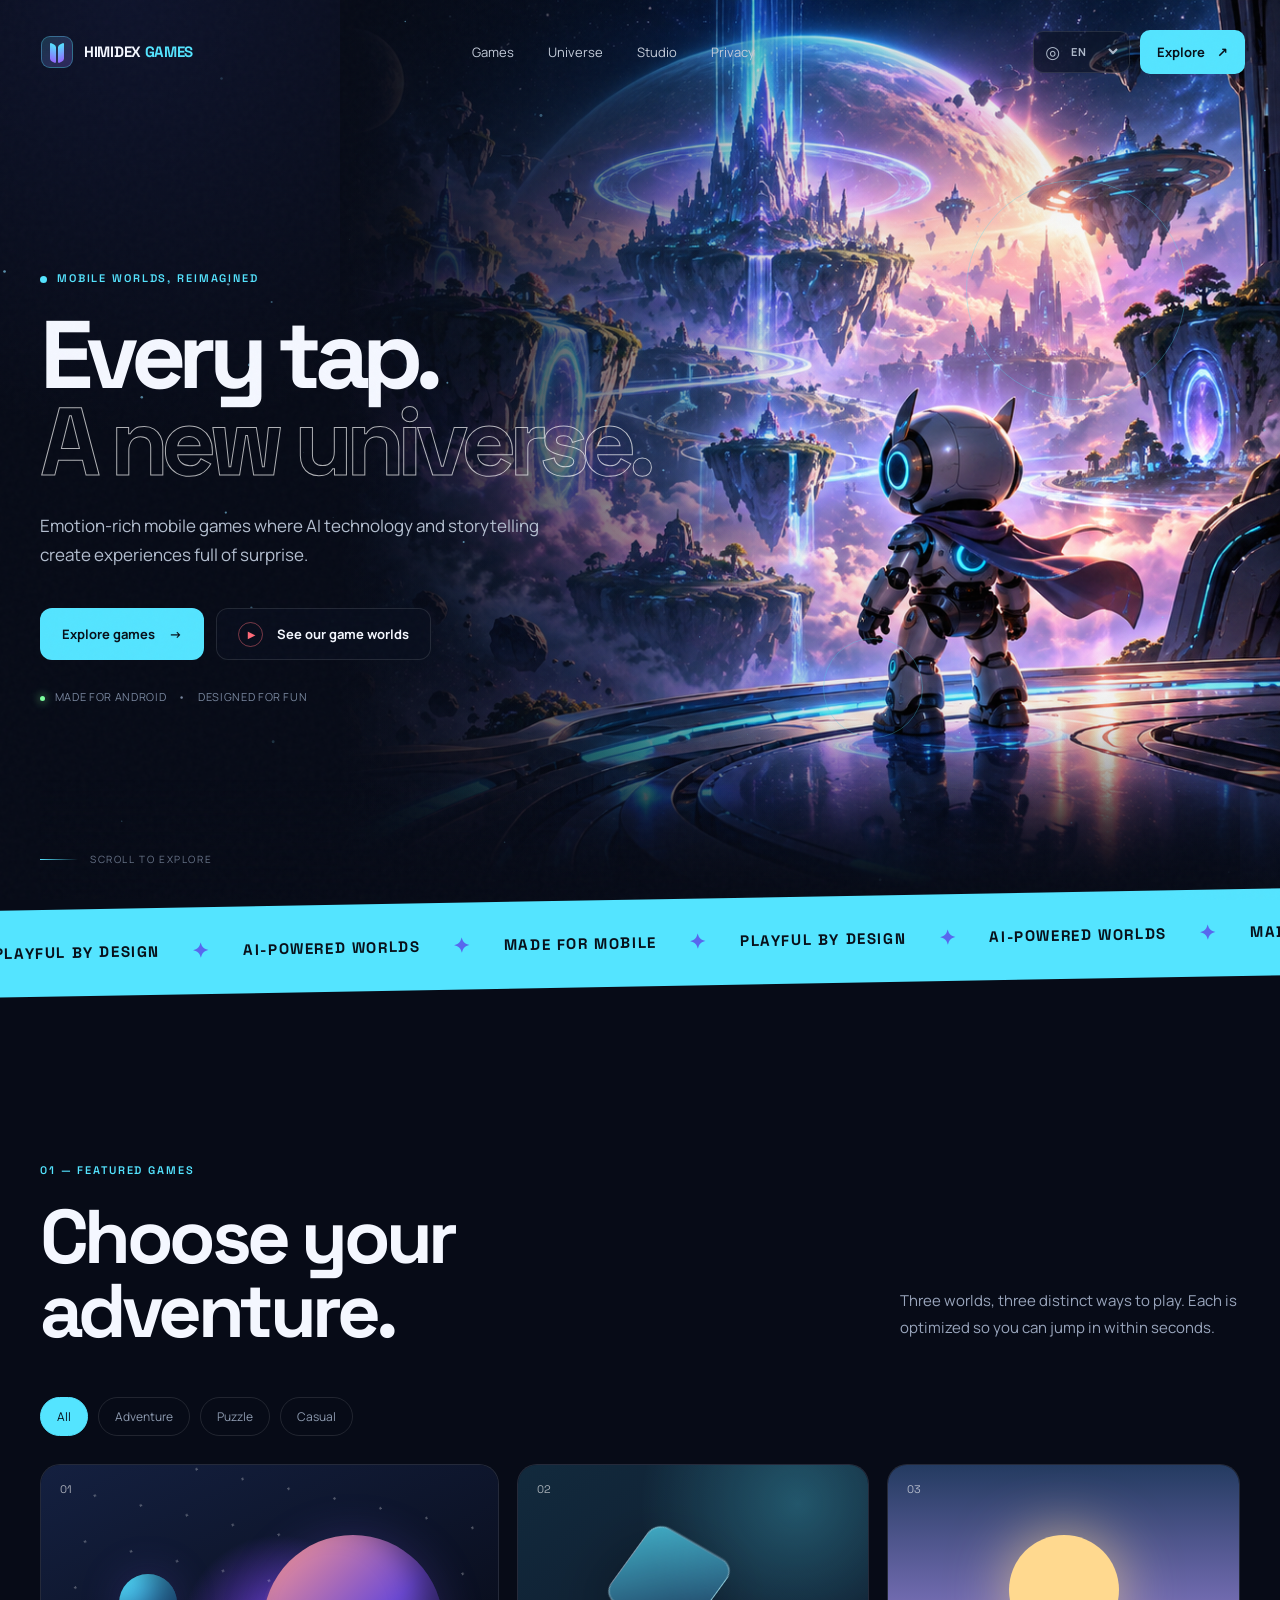
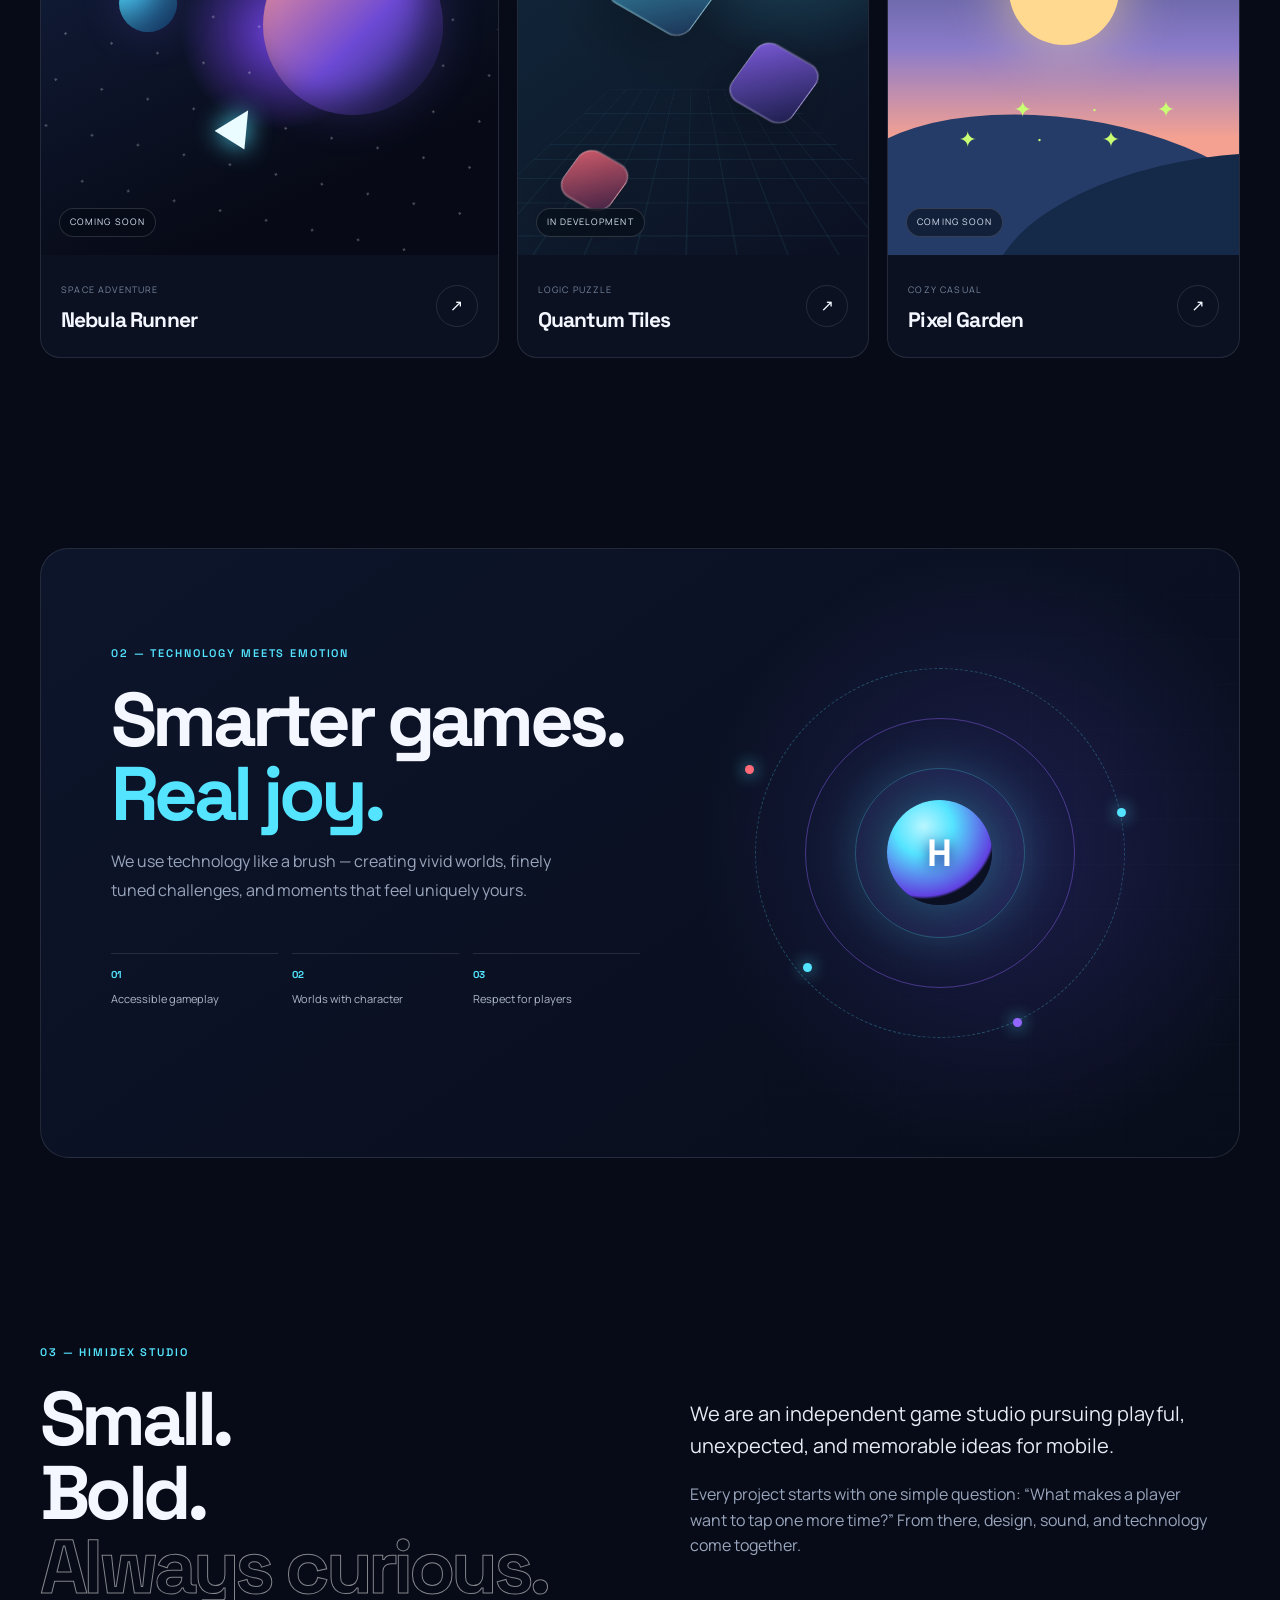
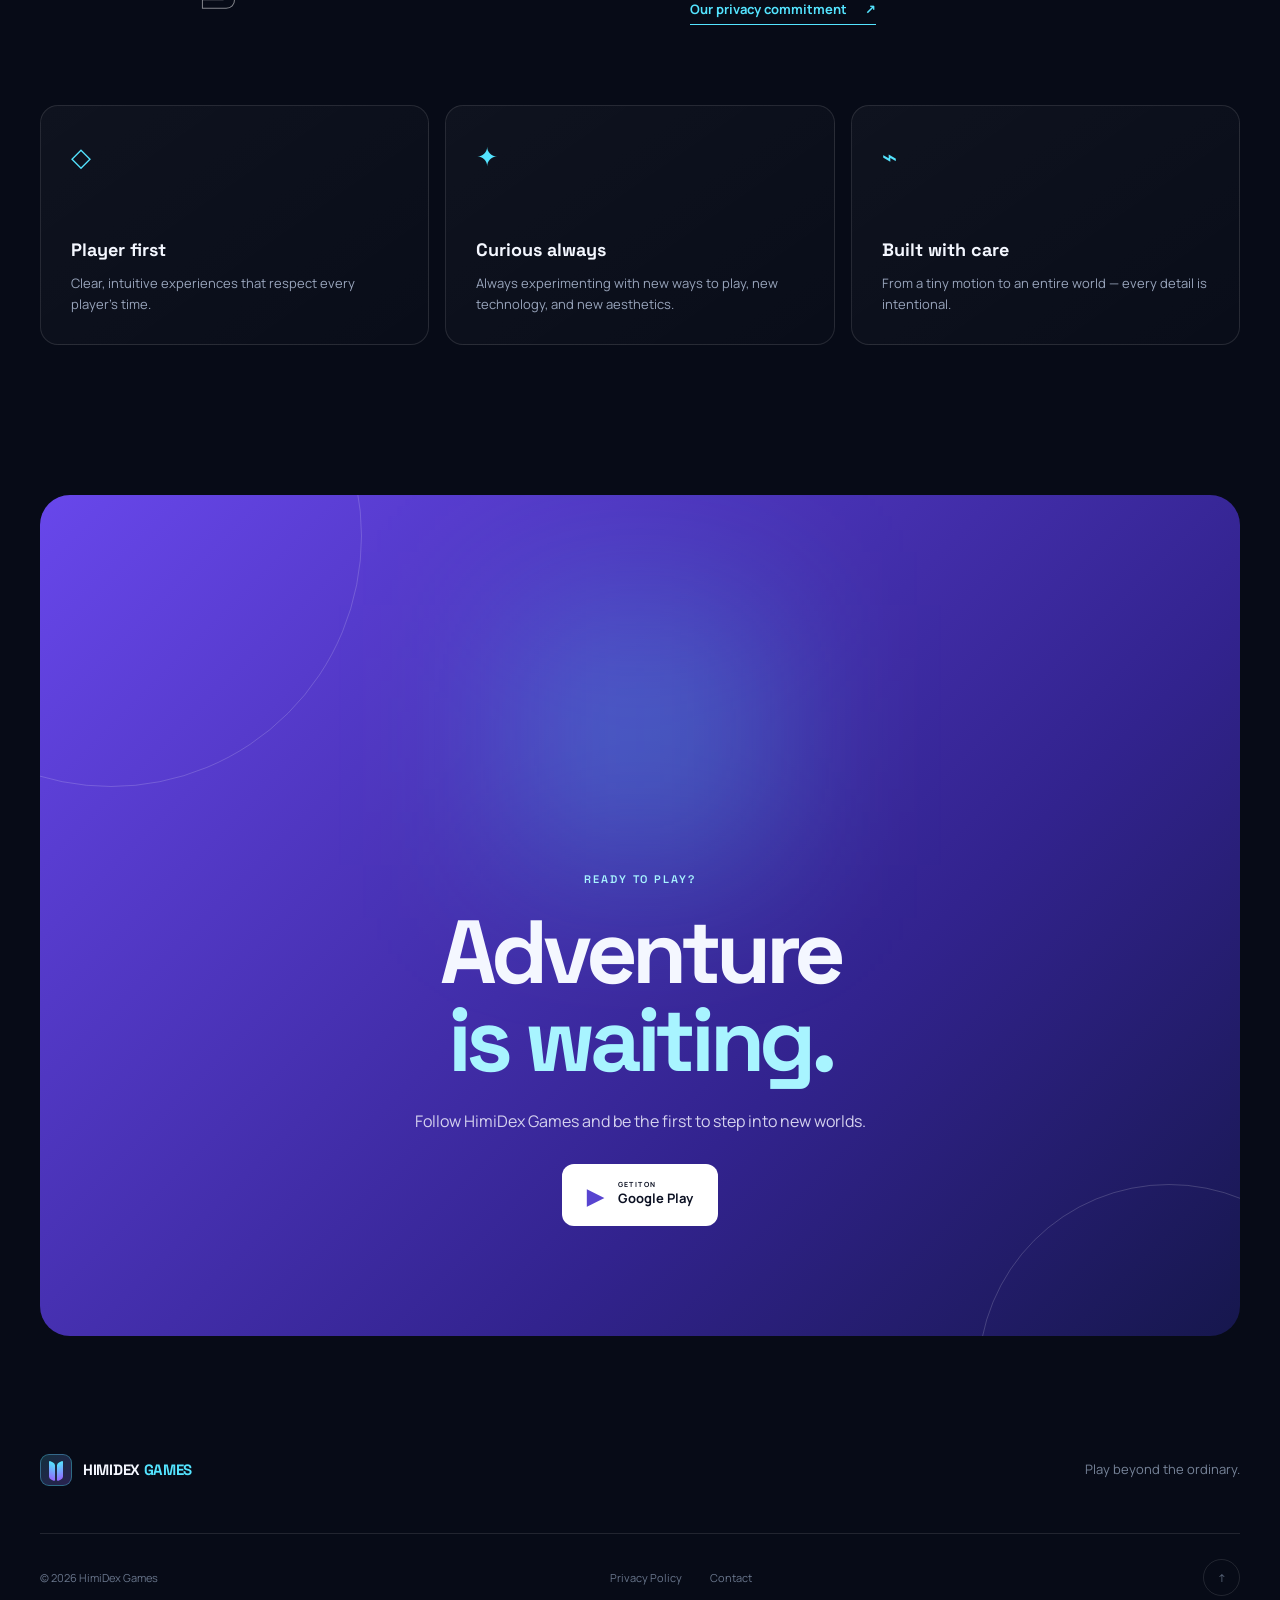
==== commit 694ae0d2: "update" ====
--- a/index.html
+++ b/index.html
@@ -1,5 +1,5 @@
 <!doctype html>
-<html lang="vi">
+<html lang="en">
 <head>
   <meta charset="utf-8">
   <meta name="viewport" content="width=device-width, initial-scale=1">
@@ -28,7 +28,18 @@
       <a href="#studio">Studio</a>
       <a href="privacy.html">Quyền riêng tư</a>
     </nav>
-    <a class="header-cta" href="#games">Khám phá <span>↗</span></a>
+    <div class="header-actions">
+      <label class="language-switcher">
+        <span class="language-icon" aria-hidden="true">◎</span>
+        <span class="sr-only">Ngôn ngữ</span>
+        <select class="language-select" aria-label="Ngôn ngữ">
+          <option value="en">EN</option>
+          <option value="vi">VI</option>
+          <option value="ja">JA</option>
+        </select>
+      </label>
+      <a class="header-cta" href="#games">Khám phá <span>↗</span></a>
+    </div>
   </header>
 
   <main>
@@ -175,7 +186,7 @@
     </div>
     <div class="footer-bottom">
       <span>© <span id="year"></span> HimiDex Games</span>
-      <div><a href="privacy.html">Privacy Policy</a><a href="mailto:privacy@himidex.games">Liên hệ</a></div>
+      <div><a href="privacy.html">Privacy Policy</a><a href="mailto:hien0888307362@gmail.com">Liên hệ</a></div>
       <button class="to-top" type="button" aria-label="Lên đầu trang">↑</button>
     </div>
   </footer>
@@ -191,6 +202,7 @@
       <button class="btn btn-primary" type="button" data-close>Đã hiểu</button>
     </div>
   </div>
+  <script src="assets/i18n.js" defer></script>
   <script src="assets/app.js" defer></script>
 </body>
 </html>
--- a/assets/styles.css
+++ b/assets/styles.css
@@ -23,6 +23,7 @@
 button { color: inherit; font: inherit; }
 img { max-width: 100%; display: block; }
 ::selection { color: #07101a; background: var(--cyan); }
+.sr-only { position:absolute!important; width:1px!important; height:1px!important; padding:0!important; margin:-1px!important; overflow:hidden!important; clip:rect(0,0,0,0)!important; white-space:nowrap!important; border:0!important; }
 
 .noise { position: fixed; inset: 0; opacity: .035; z-index: 30; pointer-events: none; background-image: url("data:image/svg+xml,%3Csvg viewBox='0 0 180 180' xmlns='http://www.w3.org/2000/svg'%3E%3Cfilter id='n'%3E%3CfeTurbulence type='fractalNoise' baseFrequency='.9' numOctaves='3' stitchTiles='stitch'/%3E%3C/filter%3E%3Crect width='100%25' height='100%25' filter='url(%23n)' opacity='.65'/%3E%3C/svg%3E"); }
 #particles { position: fixed; inset: 0; width: 100%; height: 100%; z-index: -1; pointer-events: none; }
@@ -39,6 +40,11 @@
 .nav { display: flex; align-items: center; gap: 34px; }
 .nav a { font-size: 13px; color: #c4ccda; transition: color .2s; }
 .nav a:hover { color: #fff; }
+.header-actions { display:flex; align-items:center; gap:10px; }
+.language-switcher { min-height:42px; display:inline-flex; align-items:center; gap:7px; padding:0 8px 0 11px; border:1px solid var(--line); border-radius:10px; color:#aeb9ca; background:rgba(10,16,32,.64); transition:border-color .2s, color .2s, background .2s; }
+.language-switcher:hover, .language-switcher:focus-within { color:var(--cyan); border-color:rgba(84,228,255,.5); background:rgba(84,228,255,.06); }
+.language-icon { color:currentColor; font-size:17px; line-height:1; }
+.language-select { min-width:43px; padding:0 18px 0 0; border:0; outline:0; color:inherit; background:transparent; font:700 11px/1 var(--body); letter-spacing:.08em; cursor:pointer; color-scheme:dark; }
 .header-cta { display: inline-flex; align-items: center; gap: 12px; font-size: 13px; font-weight: 700; padding: 12px 17px; color: #07101a; background: var(--cyan); border-radius: 10px; transition: transform .2s, box-shadow .2s; }
 .header-cta:hover { transform: translateY(-2px); box-shadow: 0 10px 28px rgba(84, 228, 255, .26); }
 .menu-toggle { display: none; background: none; border: 0; padding: 10px; }
@@ -46,7 +52,7 @@
 
 .hero { position: relative; min-height: 820px; height: 100svh; max-height: 960px; display: flex; align-items: center; }
 .hero::after { content: ''; position: absolute; left: 0; right: 0; bottom: 0; height: 120px; background: linear-gradient(transparent, var(--bg)); pointer-events: none; }
-.hero-art { position: absolute; top: 0; left: 25%; right: calc((1200px - 100vw) / 2); height: 100%; z-index: -2; background: linear-gradient(90deg, var(--bg) 0%, rgba(7,11,23,.77) 12%, transparent 48%), linear-gradient(0deg, var(--bg) 0%, transparent 20%), url('hero-game.png') center right / cover no-repeat; }
+.hero-art { position: absolute; top: 0; left: 25%; right: calc((100% - 100vw) / 2); height: 100%; z-index: -2; background: linear-gradient(90deg, var(--bg) 0%, rgba(7,11,23,.77) 12%, transparent 48%), linear-gradient(0deg, var(--bg) 0%, transparent 20%), url('hero-game.png') center right / cover no-repeat; }
 .hero-art::after { content: ''; position: absolute; inset: 0; background: radial-gradient(circle at 74% 49%, transparent 20%, rgba(7,11,23,.14) 55%, rgba(7,11,23,.4)); }
 .hero-orb { position: absolute; width: 220px; height: 220px; border: 1px solid rgba(84,228,255,.3); border-radius: 50%; filter: blur(.2px); animation: float 7s ease-in-out infinite; }
 .orb-one { right: 10%; top: 20%; }
@@ -210,6 +216,10 @@
 .policy-note { display:flex; gap:15px; margin-top:30px; padding:18px; border:1px solid rgba(84,228,255,.16); border-radius:12px; background:rgba(84,228,255,.04); }.policy-note > span{flex:0 0 auto;width:23px;height:23px;display:grid;place-items:center;border:1px solid var(--cyan);border-radius:50%;color:var(--cyan);font-size:11px}.policy-note p{margin:0;font-size:12px}
 .external-links { display:flex;gap:10px;margin-top:25px;flex-wrap:wrap}.external-links a{padding:9px 13px;border:1px solid var(--line);border-radius:8px;color:#b8c4d6;font-size:11px;transition:.2s}.external-links a:hover{border-color:var(--cyan);color:var(--cyan)}
 .contact-section { padding-bottom:25px; }.contact-mail{display:inline-flex;align-items:center;gap:20px;margin:10px 0;color:var(--cyan);font-family:var(--display);font-size:22px;border-bottom:1px solid rgba(84,228,255,.5)}.contact-hint{font-size:11px!important;color:#748198!important}
+.developer-details { margin:30px 0 24px; padding:0; border-top:1px solid var(--line); }
+.developer-details > div { display:grid; grid-template-columns:minmax(150px, .8fr) minmax(0, 1.2fr); gap:24px; padding:13px 0; border-bottom:1px solid var(--line); }
+.developer-details dt { color:#748198; font-size:11px; }
+.developer-details dd { margin:0; color:#dfe6f1; font-size:12px; overflow-wrap:anywhere; }
 .owner-notice { margin-top:45px;padding:22px 24px;border:1px solid rgba(255,196,102,.28);border-radius:14px;background:rgba(255,196,102,.06)}.owner-notice strong{display:block;color:#ffd38c;font-size:12px}.owner-notice p{margin:7px 0 0;color:#a99475;font-size:11px;line-height:1.7}
 
 .reveal { opacity:0; transform:translateY(30px); transition:opacity .8s ease, transform .8s cubic-bezier(.2,.75,.25,1); }
@@ -228,7 +238,7 @@
   .site-header { top:10px; }
   .nav { position:fixed; top:78px; left:0; right:0; padding:28px; flex-direction:column; align-items:flex-start; gap:20px; border:1px solid var(--line); border-radius:16px; background:rgba(7,11,23,.96); backdrop-filter:blur(18px); opacity:0; transform:translateY(-10px); pointer-events:none; transition:.25s; }
   .menu-open .nav { opacity:1; transform:none; pointer-events:auto; }
-  .menu-toggle { display:block; order:3; }.header-cta{margin-left:auto;margin-right:8px}.menu-open .menu-toggle span:first-child{transform:translateY(3.5px) rotate(45deg)}.menu-open .menu-toggle span:last-child{transform:translateY(-3.5px) rotate(-45deg)}
+  .menu-toggle { display:block; order:3; }.header-actions{margin-left:auto;margin-right:8px}.menu-open .menu-toggle span:first-child{transform:translateY(3.5px) rotate(45deg)}.menu-open .menu-toggle span:last-child{transform:translateY(-3.5px) rotate(-45deg)}
   .hero-art { left:5%; opacity:.78; }.hero-art::after{background:linear-gradient(90deg,rgba(7,11,23,.76) 0%,rgba(7,11,23,.5) 48%,rgba(7,11,23,.12) 88%),linear-gradient(0deg,var(--bg) 0%,transparent 30%)}.hero-copy{width:76%}.hero h1{font-size:74px}.hero-copy>p{text-shadow:0 2px 18px rgba(0,0,0,.9)}
   .game-grid{grid-template-columns:1fr 1fr}.game-card-main{grid-column:span 2}.game-card-main .game-visual{height:470px}
   .world-panel{grid-template-columns:1fr}.world-copy{padding:65px 55px 0}.ai-core{min-height:480px}
@@ -237,7 +247,7 @@
 
 @media (max-width: 680px) {
   .section-shell, .policy-shell { width:min(100% - 28px, 560px); }
-  .site-header{width:calc(100% - 20px);padding-left:13px}.header-cta{display:none}.brand{font-size:13px}.brand-mark{width:29px;height:29px}
+  .site-header{width:calc(100% - 20px);padding-left:13px}.header-cta{display:none}.header-actions{gap:6px;margin-right:4px}.language-switcher{min-height:38px;padding-left:9px}.language-icon{font-size:15px}.privacy-page .language-icon{display:none}.privacy-page .language-switcher{padding-left:7px}.brand{font-size:13px}.brand-mark{width:29px;height:29px}
   .hero{min-height:760px;height:100svh;align-items:flex-end;padding-bottom:105px}.hero-art{inset:0 -15% 0 0;background:linear-gradient(0deg,var(--bg) 2%,rgba(7,11,23,.55) 48%,rgba(7,11,23,.25)),linear-gradient(90deg,rgba(7,11,23,.35),transparent),url('hero-game.png') 66% center/cover no-repeat}.hero-copy{width:100%;padding:0}.hero h1{margin:17px 0;font-size:clamp(48px,15vw,67px)}.hero-copy>p{font-size:14px;line-height:1.65}.hero-actions{margin-top:25px;flex-direction:column;align-items:stretch}.btn{width:100%}.hero-meta{display:none}.scroll-hint{display:none}
   .marquee{padding:19px 0}.marquee-track{font-size:12px;gap:20px}
   .games{padding-top:110px;padding-bottom:100px}.section-heading{grid-template-columns:1fr;gap:24px}.section-heading h2,.world h2,.studio h2,.cta-section h2{font-size:46px}.section-heading>p{font-size:13px}.filters{overflow:auto;margin-top:35px;padding-bottom:5px}.filter{white-space:nowrap}.game-grid{grid-template-columns:1fr}.game-card-main{grid-column:auto}.game-visual,.game-card-main .game-visual{height:360px}
@@ -245,7 +255,7 @@
   .studio{padding-bottom:100px}.studio-grid{grid-template-columns:1fr;gap:20px}.studio-copy{padding-top:0}.studio-copy .lead{font-size:17px}.values-grid{grid-template-columns:1fr;margin-top:55px}.value-card{min-height:190px}.value-card h3{margin-top:38px}
   .cta-section{width:calc(100% - 20px);padding:75px 22px;margin-bottom:50px;border-radius:22px}.cta-section p{font-size:13px}
   .footer-top{align-items:flex-start;gap:15px;flex-direction:column}.footer-bottom{gap:20px;align-items:flex-start;flex-wrap:wrap}.footer-bottom div{order:3;width:100%}
-  .policy-shell{padding-top:140px}.policy-hero{padding-bottom:55px}.policy-hero h1{font-size:56px}.policy-intro{font-size:15px}.policy-section{grid-template-columns:32px 1fr;gap:13px;padding:42px 0}.policy-section h2{font-size:23px}.policy-section p,.policy-section li{font-size:13px}.contact-mail{font-size:16px}.privacy-page .site-footer{padding-inline:0}
+  .policy-shell{padding-top:140px}.policy-hero{padding-bottom:55px}.policy-hero h1{font-size:56px}.policy-intro{font-size:15px}.policy-section{grid-template-columns:32px 1fr;gap:13px;padding:42px 0}.policy-section h2{font-size:23px}.policy-section p,.policy-section li{font-size:13px}.contact-mail{font-size:16px}.developer-details>div{grid-template-columns:1fr;gap:5px}.privacy-page .site-footer{padding-inline:0}
   .modal-card{padding:28px}.modal-visual{height:145px}
 }
 
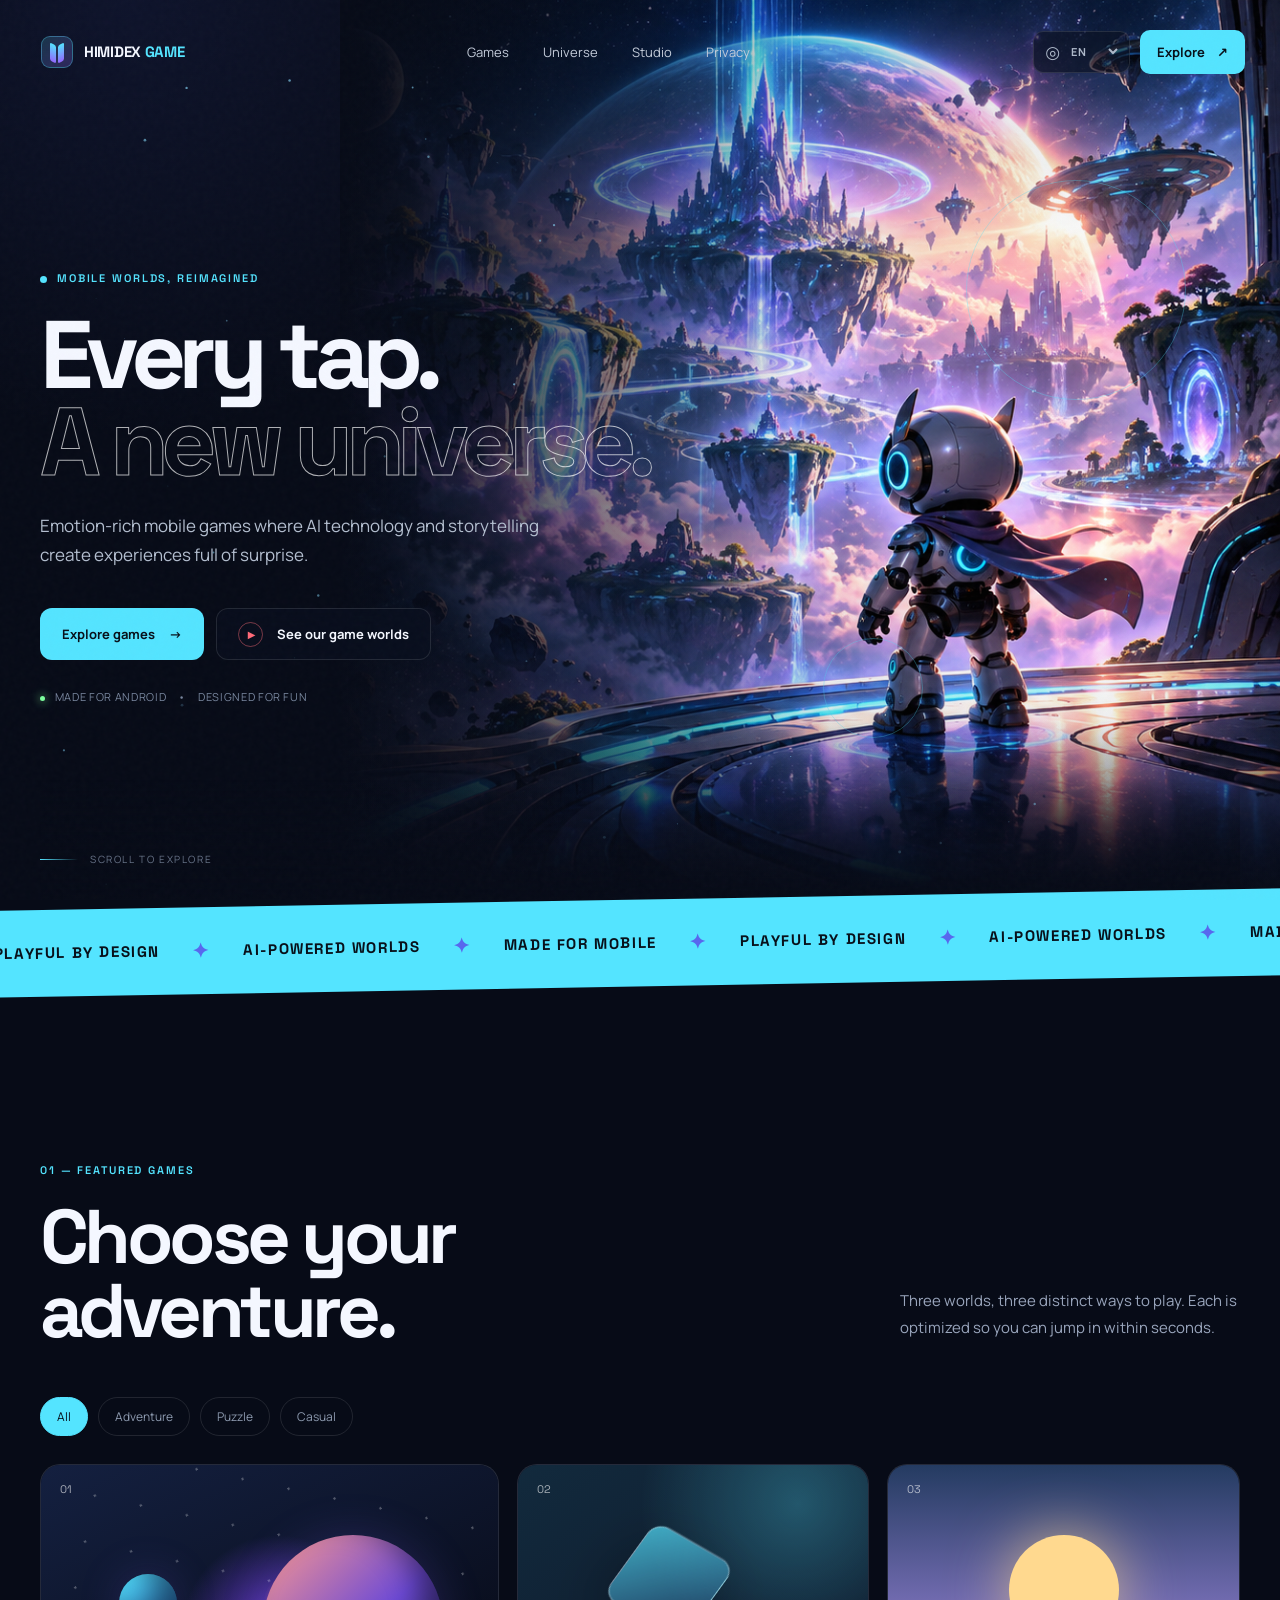
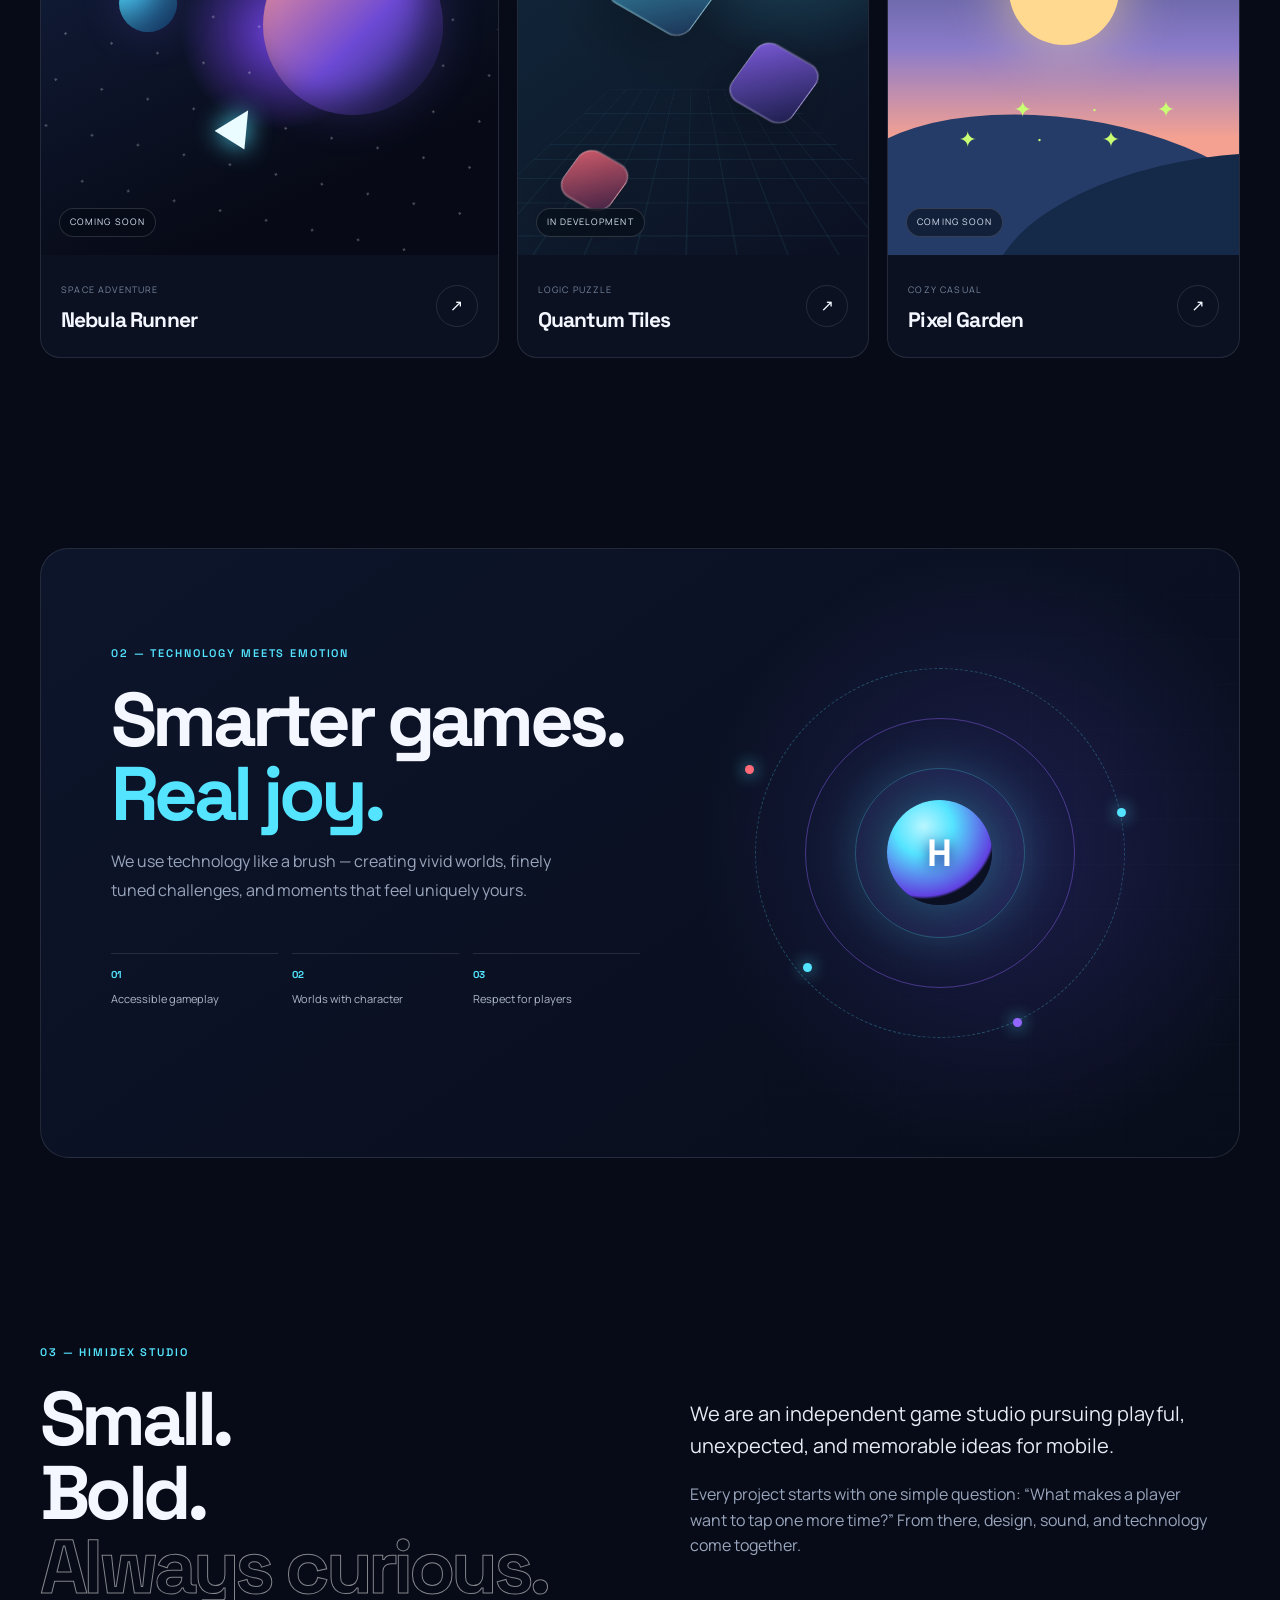
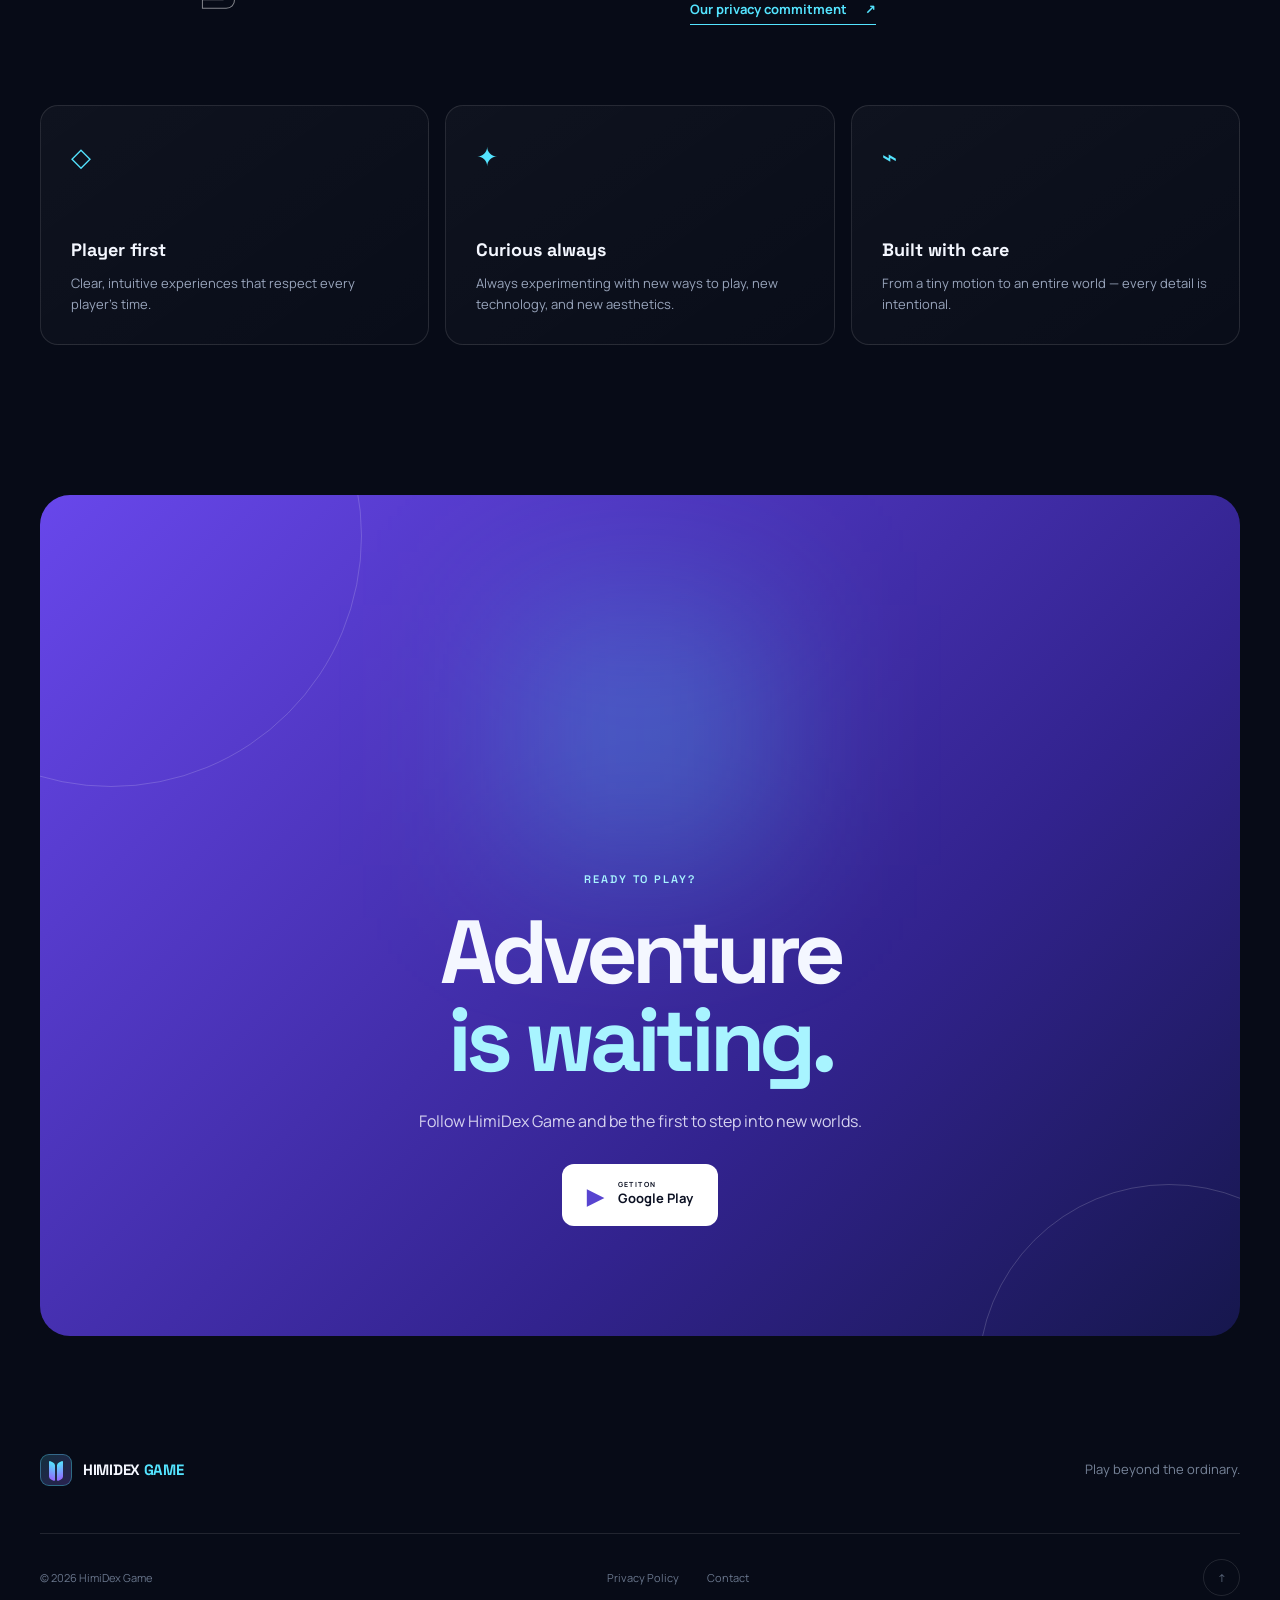
==== commit 98cd0644: "update" ====
--- a/index.html
+++ b/index.html
@@ -3,9 +3,9 @@
 <head>
   <meta charset="utf-8">
   <meta name="viewport" content="width=device-width, initial-scale=1">
-  <meta name="description" content="HimiDex Games — thế giới game di động được tạo nên từ công nghệ, trí tưởng tượng và niềm vui.">
+  <meta name="description" content="HimiDex Game — thế giới game di động được tạo nên từ công nghệ, trí tưởng tượng và niềm vui.">
   <meta name="theme-color" content="#070b17">
-  <title>HimiDex Games — Chơi khác biệt</title>
+  <title>HimiDex Game — Chơi khác biệt</title>
   <link rel="icon" href="assets/favicon.svg" type="image/svg+xml">
   <link rel="preload" href="assets/hero-game.png" as="image" type="image/png">
   <link rel="stylesheet" href="assets/styles.css">
@@ -15,9 +15,9 @@
   <canvas id="particles" aria-hidden="true"></canvas>
 
   <header class="site-header" id="top">
-    <a class="brand" href="#top" aria-label="HimiDex Games - Trang chủ">
+    <a class="brand" href="#top" aria-label="HimiDex Game - Trang chủ">
       <span class="brand-mark" aria-hidden="true"><i></i><i></i></span>
-      <span>HIMIDEX <b>GAMES</b></span>
+      <span>HIMIDEX <b>GAME</b></span>
     </a>
     <button class="menu-toggle" type="button" aria-label="Mở menu" aria-expanded="false">
       <span></span><span></span>
@@ -172,7 +172,7 @@
       <div class="cta-glow"></div>
       <span class="kicker">Sẵn sàng chơi?</span>
       <h2>Cuộc phiêu lưu<br><span>đang chờ bạn.</span></h2>
-      <p>Theo dõi HimiDex Games để là người đầu tiên bước vào những thế giới mới.</p>
+      <p>Theo dõi HimiDex Game để là người đầu tiên bước vào những thế giới mới.</p>
       <a class="btn btn-light" href="https://play.google.com/store/apps" target="_blank" rel="noopener noreferrer">
         <span class="play-store-mark">▶</span><span><small>TẢI TRÊN</small>Google Play</span>
       </a>
@@ -181,11 +181,11 @@
 
   <footer class="site-footer section-shell">
     <div class="footer-top">
-      <a class="brand" href="#top"><span class="brand-mark" aria-hidden="true"><i></i><i></i></span><span>HIMIDEX <b>GAMES</b></span></a>
+      <a class="brand" href="#top"><span class="brand-mark" aria-hidden="true"><i></i><i></i></span><span>HIMIDEX <b>GAME</b></span></a>
       <p>Play beyond the ordinary.</p>
     </div>
     <div class="footer-bottom">
-      <span>© <span id="year"></span> HimiDex Games</span>
+      <span>© <span id="year"></span> HimiDex Game</span>
       <div><a href="privacy.html">Privacy Policy</a><a href="mailto:hien0888307362@gmail.com">Liên hệ</a></div>
       <button class="to-top" type="button" aria-label="Lên đầu trang">↑</button>
     </div>
--- a/assets/styles.css
+++ b/assets/styles.css
@@ -197,17 +197,17 @@
 .policy-badge { top:130px; display:inline-flex; align-items:center; gap:9px; padding:8px 12px; border:1px solid rgba(84,228,255,.22); border-radius:99px; color:#a7ebf5; background:rgba(84,228,255,.07); font-size:10px; text-transform:uppercase; letter-spacing:.1em; }
 .policy-badge span { width:18px;height:18px;display:grid;place-items:center;border-radius:50%;color:#07101a;background:var(--cyan);font-weight:800; }
 .policy-aside nav { top:190px; display:flex; flex-direction:column; margin-top:30px; }
-.policy-aside nav > span { margin-bottom:13px; color:#606e84; font-size:9px; text-transform:uppercase; letter-spacing:.15em; }
-.policy-aside nav a { padding:8px 0 8px 14px; border-left:1px solid var(--line); color:#738096; font-size:11px; transition:.2s; }
+.policy-aside nav > span { margin-bottom:13px; color:#606e84; font-size:10px; text-transform:uppercase; letter-spacing:.15em; }
+.policy-aside nav a { padding:8px 0 8px 14px; border-left:1px solid var(--line); color:#738096; font-size:13px; line-height:1.45; transition:.2s; }
 .policy-aside nav a:hover, .policy-aside nav a.active { border-left-color:var(--cyan); color:var(--cyan); }
 .policy-hero { padding-bottom:80px; }
 .policy-hero h1 { margin:20px 0 25px; font-family:var(--display); font-size:clamp(56px,8vw,92px); line-height:.93; letter-spacing:-.07em; }
 .policy-hero h1 span { color:transparent; -webkit-text-stroke:1px rgba(255,255,255,.55); }
 .policy-intro { max-width:680px; color:#b4bfd0; font-size:18px; line-height:1.8; }
 .policy-meta { margin-top:34px; display:flex; gap:14px; font-size:11px; }.policy-meta span{color:#6f7d92}.policy-meta strong{color:#cbd4e3;font-weight:500}
-.policy-section { scroll-margin-top:120px; display:grid; grid-template-columns:54px 1fr; gap:26px; padding:55px 0; border-top:1px solid var(--line); }
-.section-num { color:var(--cyan); font-family:var(--display); font-size:11px; }
-.policy-section h2 { margin:-8px 0 20px; font-family:var(--display); font-size:28px; letter-spacing:-.035em; }
+.policy-section { scroll-margin-top:120px; display:grid; grid-template-columns:64px 1fr; gap:28px; align-items:start; padding:55px 0; border-top:1px solid var(--line); }
+.section-num { display:block; color:var(--cyan); font-family:var(--display); font-size:34px; font-weight:700; line-height:1; letter-spacing:-.02em; font-variant-numeric:tabular-nums; text-shadow:0 0 22px rgba(84,228,255,.35); user-select:none; }
+.policy-section h2 { margin:2px 0 20px; font-family:var(--display); font-size:28px; line-height:1.15; letter-spacing:-.035em; }
 .policy-section p { color:#9ca8ba; font-size:14px; line-height:1.85; }
 .policy-section strong { color:#dfe6f1; }
 .policy-section ul { margin:22px 0 0; padding:0; list-style:none; }
@@ -220,8 +220,6 @@
 .developer-details > div { display:grid; grid-template-columns:minmax(150px, .8fr) minmax(0, 1.2fr); gap:24px; padding:13px 0; border-bottom:1px solid var(--line); }
 .developer-details dt { color:#748198; font-size:11px; }
 .developer-details dd { margin:0; color:#dfe6f1; font-size:12px; overflow-wrap:anywhere; }
-.owner-notice { margin-top:45px;padding:22px 24px;border:1px solid rgba(255,196,102,.28);border-radius:14px;background:rgba(255,196,102,.06)}.owner-notice strong{display:block;color:#ffd38c;font-size:12px}.owner-notice p{margin:7px 0 0;color:#a99475;font-size:11px;line-height:1.7}
-
 .reveal { opacity:0; transform:translateY(30px); transition:opacity .8s ease, transform .8s cubic-bezier(.2,.75,.25,1); }
 .reveal.visible { opacity:1; transform:none; }
 .game-card:nth-child(2).reveal{transition-delay:.1s}.game-card:nth-child(3).reveal{transition-delay:.2s}
@@ -255,7 +253,7 @@
   .studio{padding-bottom:100px}.studio-grid{grid-template-columns:1fr;gap:20px}.studio-copy{padding-top:0}.studio-copy .lead{font-size:17px}.values-grid{grid-template-columns:1fr;margin-top:55px}.value-card{min-height:190px}.value-card h3{margin-top:38px}
   .cta-section{width:calc(100% - 20px);padding:75px 22px;margin-bottom:50px;border-radius:22px}.cta-section p{font-size:13px}
   .footer-top{align-items:flex-start;gap:15px;flex-direction:column}.footer-bottom{gap:20px;align-items:flex-start;flex-wrap:wrap}.footer-bottom div{order:3;width:100%}
-  .policy-shell{padding-top:140px}.policy-hero{padding-bottom:55px}.policy-hero h1{font-size:56px}.policy-intro{font-size:15px}.policy-section{grid-template-columns:32px 1fr;gap:13px;padding:42px 0}.policy-section h2{font-size:23px}.policy-section p,.policy-section li{font-size:13px}.contact-mail{font-size:16px}.developer-details>div{grid-template-columns:1fr;gap:5px}.privacy-page .site-footer{padding-inline:0}
+  .policy-shell{padding-top:140px}.policy-hero{padding-bottom:55px}.policy-hero h1{font-size:56px}.policy-intro{font-size:15px}.policy-section{grid-template-columns:46px 1fr;gap:16px;padding:42px 0}.section-num{font-size:24px}.policy-section h2{margin:2px 0 16px;font-size:23px}.policy-section p,.policy-section li{font-size:13px}.contact-mail{font-size:16px}.developer-details>div{grid-template-columns:1fr;gap:5px}.privacy-page .site-footer{padding-inline:0}
   .modal-card{padding:28px}.modal-visual{height:145px}
 }
 
